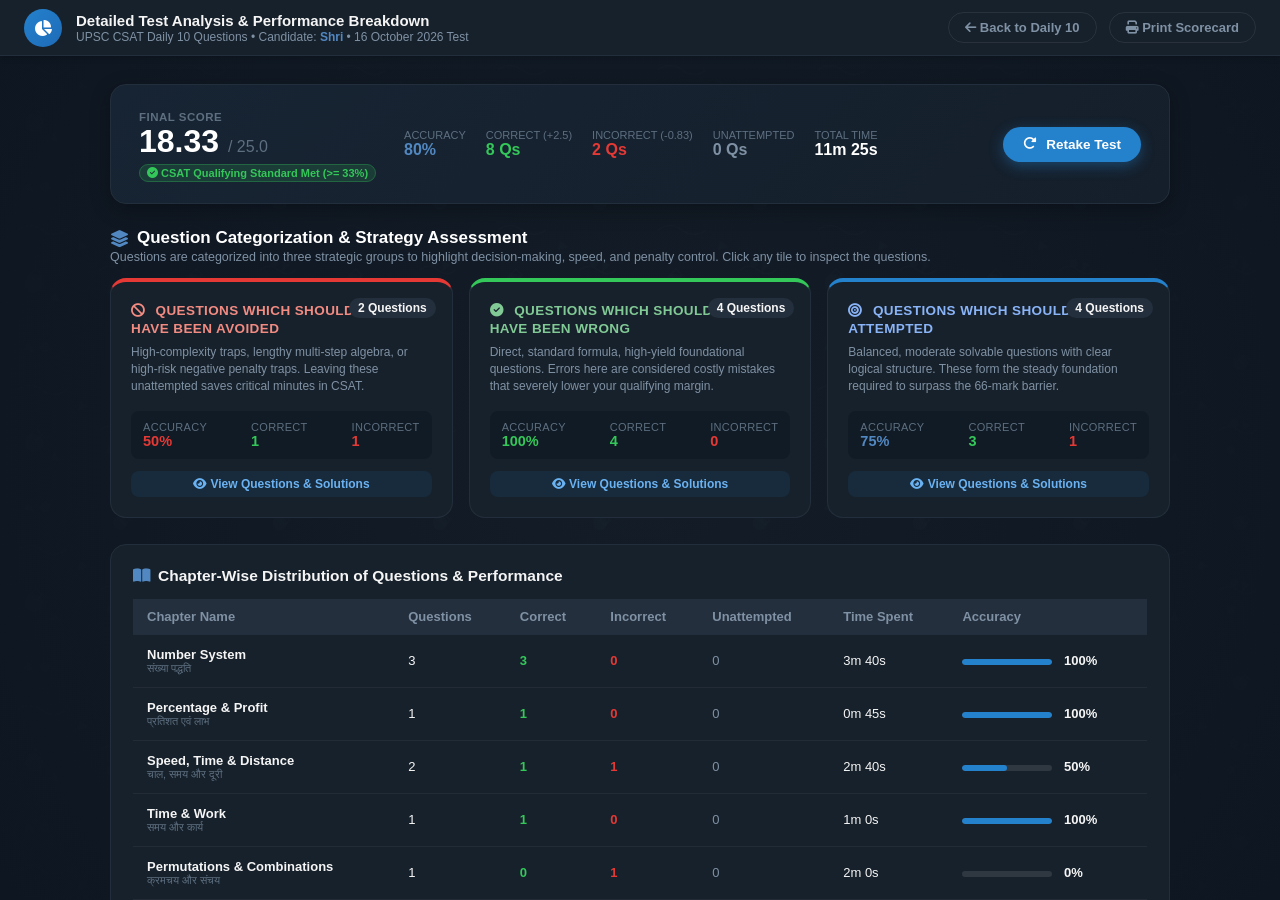
==== analysis.html @ 93340608 "feat: mobile, tablet & laptop responsive system and Chrome PWA installability" ====
<!DOCTYPE html>
<html lang="en">
<head>
  <meta charset="UTF-8">
  <meta name="viewport" content="width=device-width, initial-scale=1.0, maximum-scale=1.0, user-scalable=no, viewport-fit=cover">
  <meta name="theme-color" content="#17212b">
  <meta name="mobile-web-app-capable" content="yes">
  <meta name="apple-mobile-web-app-capable" content="yes">
  <meta name="apple-mobile-web-app-status-bar-style" content="black-translucent">
  <meta name="apple-mobile-web-app-title" content="CSAT Daily">
  <title>Detailed Analysis & Scorecard | CSAT Daily 10 Questions</title>
  <!-- PWA Manifest & Icons -->
  <link rel="manifest" href="manifest.json">
  <link rel="icon" type="image/png" href="icons/icon-192.png">
  <link rel="apple-touch-icon" href="icons/icon-192.png">
  <!-- Font Awesome Traditional Icons from CDN -->
  <link rel="stylesheet" href="https://cdnjs.cloudflare.com/ajax/libs/font-awesome/6.5.1/css/all.min.css">
  <link rel="stylesheet" href="style.css">
</head>
<body>

  <!-- Telegram Wallpaper with subtle doodle pattern -->
  <div class="tg-wallpaper"></div>

  <div id="app-root" style="overflow-y: auto; display: block;">

    <!-- TOP HEADER -->
    <header class="tg-content-header" style="position: sticky; top: 0;">
      <div class="tg-header-left">
        <div class="tg-header-avatar">
          <i class="fa-solid fa-chart-pie"></i>
        </div>
        <div class="tg-header-titles">
          <h2>Detailed Test Analysis & Performance Breakdown</h2>
          <p id="analysis-test-subtitle">UPSC CSAT Daily 10 Questions &bull; Candidate: <strong id="analysis-candidate-name" style="color: var(--tg-blue-light);">Shri</strong> &bull; <span id="analysis-date-label">16 October 2026 Test</span></p>
        </div>
      </div>
      <div class="tg-header-right">
        <a href="index.html" class="tg-btn-cancel" style="text-decoration: none; padding: 7px 16px; font-size: 13px;">
          <i class="fa-solid fa-arrow-left"></i> Back to Daily 10
        </a>
        <button class="tg-btn-cancel" onclick="window.print()" style="padding: 7px 16px; font-size: 13px;">
          <i class="fa-solid fa-print"></i> Print Scorecard
        </button>
      </div>
    </header>

    <!-- MAIN SCROLLABLE CONTENT -->
    <main class="tg-view-scroll" style="padding: 28px 20px;">
      <div class="tg-analysis-page">

        <!-- OVERALL SCORECARD SUMMARY CARD -->
        <section class="tg-analysis-top-card">
          <div class="tg-summary-scores">
            <div>
              <span style="font-size: 11.5px; color: var(--tg-text-muted); text-transform: uppercase; font-weight: 700; letter-spacing: 0.5px;">Final Score</span>
              <div class="tg-score-pill-big" id="disp-total-score">
                20.00 <span>/ 25.0</span>
              </div>
              <div style="margin-top: 6px;">
                <span class="tg-tile-status-tag" id="disp-qualify-tag" style="font-size: 11px;">
                  <i class="fa-solid fa-circle-check"></i> CSAT Qualifying Standard Met (>= 33%)
                </span>
              </div>
            </div>

            <div class="tg-summary-stats-col">
              <div class="tg-stat-item-mini">
                <span class="tg-stat-mini-label">Accuracy</span>
                <span class="tg-stat-mini-val accuracy" id="disp-accuracy">80%</span>
              </div>
              <div class="tg-stat-item-mini">
                <span class="tg-stat-mini-label">Correct (+2.5)</span>
                <span class="tg-stat-mini-val correct" id="disp-correct-cnt">8 Qs</span>
              </div>
              <div class="tg-stat-item-mini">
                <span class="tg-stat-mini-label">Incorrect (-0.83)</span>
                <span class="tg-stat-mini-val incorrect" id="disp-incorrect-cnt">2 Qs</span>
              </div>
              <div class="tg-stat-item-mini">
                <span class="tg-stat-mini-label">Unattempted</span>
                <span class="tg-stat-mini-val unattempted" id="disp-unattempted-cnt">0 Qs</span>
              </div>
              <div class="tg-stat-item-mini">
                <span class="tg-stat-mini-label">Total Time</span>
                <span class="tg-stat-mini-val" id="disp-total-time" style="color: #ffffff;">09m 14s</span>
              </div>
            </div>
          </div>

          <div class="tg-analysis-actions">
            <a href="guidelines.html" class="tg-btn-take-quiz" style="padding: 10px 20px; font-size: 13.5px; text-decoration: none;">
              <i class="fa-solid fa-rotate-right"></i> Retake Test
            </a>
          </div>
        </section>

        <!-- SECTION TITLE: 3 STRATEGIC TILES -->
        <div style="margin-bottom: 14px;">
          <h2 style="font-size: 17px; font-weight: 700; color: #ffffff; display: flex; align-items: center; gap: 8px;">
            <i class="fa-solid fa-layer-group" style="color: var(--tg-blue-light);"></i>
            Question Categorization & Strategy Assessment
          </h2>
          <p style="font-size: 12.5px; color: var(--tg-text-secondary); margin-top: 2px;">
            Questions are categorized into three strategic groups to highlight decision-making, speed, and penalty control. Click any tile to inspect the questions.
          </p>
        </div>

        <!-- 3 STRATEGIC CATEGORIZATION TILES -->
        <div class="tg-strategic-tiles-row">

          <!-- TILE 1: QUESTIONS WHICH SHOULD HAVE BEEN AVOIDED -->
          <div class="tg-strategic-tile tile-avoided" id="tile-avoided" title="Click to view avoided questions">
            <span class="tg-tile-badge-num" id="badge-avoided-count">2 Questions</span>
            <div>
              <div class="tg-strat-title">
                <i class="fa-solid fa-ban" style="margin-right: 6px;"></i>
                Questions Which Should Have Been Avoided
              </div>
              <p class="tg-strat-desc">
                High-complexity traps, lengthy multi-step algebra, or high-risk negative penalty traps. Leaving these unattempted saves critical minutes in CSAT.
              </p>
            </div>
            <div>
              <div class="tg-strat-metrics">
                <div class="tg-metric-box">
                  <span class="tg-metric-label">Accuracy</span>
                  <span class="tg-metric-value" id="val-avoided-acc" style="color: var(--tg-red);">50%</span>
                </div>
                <div class="tg-metric-box">
                  <span class="tg-metric-label">Correct</span>
                  <span class="tg-metric-value" id="val-avoided-correct" style="color: var(--tg-green);">1</span>
                </div>
                <div class="tg-metric-box">
                  <span class="tg-metric-label">Incorrect</span>
                  <span class="tg-metric-value" id="val-avoided-incorrect" style="color: var(--tg-red);">1</span>
                </div>
              </div>
              <div class="tg-strat-view-btn">
                <i class="fa-solid fa-eye"></i> View Questions & Solutions
              </div>
            </div>
          </div>

          <!-- TILE 2: QUESTION WHICH SHOULD HAVE NOT BEEN WRONG -->
          <div class="tg-strategic-tile tile-not-wrong" id="tile-not-wrong" title="Click to view foundational questions">
            <span class="tg-tile-badge-num" id="badge-not-wrong-count">4 Questions</span>
            <div>
              <div class="tg-strat-title">
                <i class="fa-solid fa-circle-check" style="margin-right: 6px;"></i>
                Questions Which Should Not Have Been Wrong
              </div>
              <p class="tg-strat-desc">
                Direct, standard formula, high-yield foundational questions. Errors here are considered costly mistakes that severely lower your qualifying margin.
              </p>
            </div>
            <div>
              <div class="tg-strat-metrics">
                <div class="tg-metric-box">
                  <span class="tg-metric-label">Accuracy</span>
                  <span class="tg-metric-value" id="val-not-wrong-acc" style="color: var(--tg-green);">100%</span>
                </div>
                <div class="tg-metric-box">
                  <span class="tg-metric-label">Correct</span>
                  <span class="tg-metric-value" id="val-not-wrong-correct" style="color: var(--tg-green);">4</span>
                </div>
                <div class="tg-metric-box">
                  <span class="tg-metric-label">Incorrect</span>
                  <span class="tg-metric-value" id="val-not-wrong-incorrect" style="color: var(--tg-red);">0</span>
                </div>
              </div>
              <div class="tg-strat-view-btn">
                <i class="fa-solid fa-eye"></i> View Questions & Solutions
              </div>
            </div>
          </div>

          <!-- TILE 3: QUESTIONS WHICH SHOULD BE ATTEMPTED -->
          <div class="tg-strategic-tile tile-attempted" id="tile-attempted" title="Click to view solvable questions">
            <span class="tg-tile-badge-num" id="badge-attempted-count">4 Questions</span>
            <div>
              <div class="tg-strat-title">
                <i class="fa-solid fa-bullseye" style="margin-right: 6px;"></i>
                Questions Which Should Be Attempted
              </div>
              <p class="tg-strat-desc">
                Balanced, moderate solvable questions with clear logical structure. These form the steady foundation required to surpass the 66-mark barrier.
              </p>
            </div>
            <div>
              <div class="tg-strat-metrics">
                <div class="tg-metric-box">
                  <span class="tg-metric-label">Accuracy</span>
                  <span class="tg-metric-value" id="val-attempted-acc" style="color: var(--tg-blue-light);">75%</span>
                </div>
                <div class="tg-metric-box">
                  <span class="tg-metric-label">Correct</span>
                  <span class="tg-metric-value" id="val-attempted-correct" style="color: var(--tg-green);">3</span>
                </div>
                <div class="tg-metric-box">
                  <span class="tg-metric-label">Incorrect</span>
                  <span class="tg-metric-value" id="val-attempted-incorrect" style="color: var(--tg-red);">1</span>
                </div>
              </div>
              <div class="tg-strat-view-btn">
                <i class="fa-solid fa-eye"></i> View Questions & Solutions
              </div>
            </div>
          </div>

        </div>

        <!-- SECTION: CHAPTER-WISE DISTRIBUTION OF QUESTIONS -->
        <section class="tg-analysis-section">
          <h3 class="tg-analysis-sec-title">
            <i class="fa-solid fa-book-open" style="color: var(--tg-blue-light);"></i>
            Chapter-Wise Distribution of Questions & Performance
          </h3>
          <div class="tg-table-wrapper">
            <table class="tg-table" id="chapter-distribution-table">
              <thead>
                <tr>
                  <th>Chapter Name</th>
                  <th>Questions</th>
                  <th>Correct</th>
                  <th>Incorrect</th>
                  <th>Unattempted</th>
                  <th>Time Spent</th>
                  <th>Accuracy</th>
                </tr>
              </thead>
              <tbody id="chapter-distribution-tbody">
                <!-- Injected via JavaScript -->
              </tbody>
            </table>
          </div>
        </section>

        <!-- SECTION: QUESTION-WISE & OPTION-WISE ATTEMPT DISTRIBUTION -->
        <section class="tg-analysis-section">
          <h3 class="tg-analysis-sec-title">
            <i class="fa-solid fa-chart-column" style="color: var(--tg-blue-light);"></i>
            Question-Wise Attempt Rate & Option Selection Breakdown
          </h3>
          <p style="font-size: 12.5px; color: var(--tg-text-secondary); margin-bottom: 14px;">
            Displays the percentage of test-takers who attempted each question, along with the detailed distribution of selections across Options A, B, C, and D.
          </p>

          <div class="tg-table-wrapper">
            <table class="tg-table" id="question-distribution-table">
              <thead>
                <tr>
                  <th style="width: 70px;">Q. No</th>
                  <th>Chapter</th>
                  <th style="width: 110px;">Attempt Rate</th>
                  <th style="min-width: 260px;">Option Distribution (A / B / C / D %)</th>
                  <th>Your Answer</th>
                  <th>Correct Answer</th>
                  <th>Time Spent</th>
                  <th>Solution</th>
                </tr>
              </thead>
              <tbody id="question-distribution-tbody">
                <!-- Injected via JavaScript -->
              </tbody>
            </table>
          </div>
        </section>

      </div>
    </main>

  </div>

  <!-- DRILL-DOWN CATEGORY MODAL -->
  <div class="tg-modal-overlay" id="drilldown-modal">
    <div class="tg-modal-box" style="max-width: 820px;">
      <div class="tg-modal-header">
        <h3 id="drilldown-modal-title">
          <i class="fa-solid fa-list-check" style="color: var(--tg-blue-light);"></i>
          Questions in Category
        </h3>
        <button class="tg-modal-close-btn" id="btn-close-drill-modal">
          <i class="fa-solid fa-xmark"></i>
        </button>
      </div>
      <div class="tg-modal-body" id="drilldown-modal-body" style="max-height: 70vh;">
        <!-- Injected via JavaScript -->
      </div>
      <div class="tg-modal-footer">
        <button class="tg-btn-cancel" id="btn-close-drill-footer">Close</button>
      </div>
    </div>
  </div>

  <!-- SINGLE QUESTION SOLUTION MODAL -->
  <div class="tg-modal-overlay" id="single-solution-modal">
    <div class="tg-modal-box" style="max-width: 760px;">
      <div class="tg-modal-header">
        <h3 id="sol-modal-title">
          <i class="fa-solid fa-lightbulb" style="color: var(--tg-amber);"></i>
          Question Explanation & Answer Key
        </h3>
        <button class="tg-modal-close-btn" id="btn-close-sol-modal">
          <i class="fa-solid fa-xmark"></i>
        </button>
      </div>
      <div class="tg-modal-body" id="sol-modal-body">
        <!-- Injected via JavaScript -->
      </div>
      <div class="tg-modal-footer">
        <button class="tg-btn-cancel" id="btn-close-sol-footer">Close</button>
      </div>
    </div>
  </div>

  <script src="csat_data.js"></script>
  <script src="api.js"></script>
  <script>
    document.addEventListener("DOMContentLoaded", async () => {
      const urlParams = new URLSearchParams(window.location.search);
      const testDate = urlParams.get('date') || '2026-10-16';
      const candidateName = localStorage.getItem("csat_candidate_name") || "Shri";

      const candElem = document.getElementById("analysis-candidate-name");
      if (candElem) candElem.textContent = candidateName;
      const dateElem = document.getElementById("analysis-date-label");
      if (dateElem) {
        dateElem.textContent = (testDate === "2026-10-16" ? "16 October 2026 Test" : (testDate === "2026-10-15" ? "15 October 2026 Test" : `${testDate} Test`));
      }

      // 1. Retrieve Result Data from localStorage or generate realistic default
      let resultData = null;
      const rawStored = localStorage.getItem(CSAT_RESULT_KEY);
      if (rawStored) {
        try {
          resultData = JSON.parse(rawStored);
        } catch (e) {
          console.error("Could not parse result", e);
        }
      }

      // If no stored result in localStorage, check if Supabase cloud has completed attempt
      if (!resultData) {
        try {
          const cloudAttempt = await CSAT_API.restoreProgressFromCloud(testDate);
          if (cloudAttempt && cloudAttempt.result_payload && cloudAttempt.result_payload.questionResults) {
            resultData = cloudAttempt.result_payload;
          }
        } catch (err) {
          console.warn("Could not load cloud attempt for analysis:", err);
        }
      }

      // If still no result (e.g. fresh review visit), populate realistic sample results
      if (!resultData) {
        try {
          const liveQuestions = await CSAT_API.loadDailyQuestions(testDate);
          resultData = generateSampleMockResult(liveQuestions);
        } catch (e) {
          resultData = generateSampleMockResult(CSAT_QUESTIONS);
        }
      }

      // 2. Render Scorecard Summary
      renderScorecard(resultData);

      // 3. Render 3 Strategic Tiles
      renderStrategicTiles(resultData);

      // 4. Render Chapter-wise Distribution
      renderChapterDistribution(resultData);

      // 5. Render Question & Option-wise Distribution
      renderQuestionDistribution(resultData);

      // 6. Setup Modal Listeners
      setupModalListeners(resultData);
    });

    function formatQuestionText(rawText) {
      if (!rawText) return "";
      let str = String(rawText);
      const optIdx = str.search(/\n\s*\(?[aA]\)[\s\S]*$/);
      if (optIdx !== -1) {
        str = str.substring(0, optIdx).trim();
      }
      str = str.replace(/([0-9a-zA-Z\)]+)\^([0-9a-zA-Z\+]+)/g, "$1<sup>$2</sup>");
      str = str.replace(/\n/g, "<br>");
      return str;
    }

    function generateSampleMockResult(baseList = CSAT_QUESTIONS) {
      // Realistic simulation: 8 correct, 2 incorrect, 80% accuracy, score = 20 - 1.66 = 18.33
      let correctCnt = 0;
      let incorrectCnt = 0;
      const qResults = (baseList || CSAT_QUESTIONS).map(q => {
        // Let Q5 and Q9 be incorrect in default sample
        const isWrong = (q.id === 5 || q.id === 9);
        let chosen;
        if (isWrong) {
          chosen = q.correctAnswer === "A" ? "B" : "A";
          incorrectCnt++;
        } else {
          chosen = q.correctAnswer;
          correctCnt++;
        }

        return {
          id: q.id,
          chapter: q.chapter,
          chapterHi: q.chapterHi,
          category: q.category,
          categoryTitle: q.categoryTitle,
          difficulty: q.difficulty,
          userChoice: chosen,
          correctAnswer: q.correctAnswer,
          status: isWrong ? "incorrect" : "correct",
          marksObtained: isWrong ? -0.833 : 2.5,
          timeSpentSec: q.recommendedTimeSec,
          attemptRate: q.attemptRate,
          optionDistribution: q.optionDistribution,
          statementEn: q.en.statement,
          statementHi: q.hi.statement,
          explanationEn: q.en.explanation,
          explanationHi: q.hi.explanation,
          optionsEn: q.en.options,
          optionsHi: q.hi.options
        };
      });

      const totalMarks = (correctCnt * 2.5) - (incorrectCnt * 0.833);

      return {
        testDate: "16 October 2026",
        totalScore: totalMarks.toFixed(2),
        rawScore: totalMarks.toFixed(2),
        maxMarks: 25.0,
        accuracy: 80,
        correctCount: correctCnt,
        incorrectCount: incorrectCnt,
        unattemptedCount: 0,
        totalTimeSeconds: 685,
        language: "en",
        questionResults: qResults
      };
    }

    function renderScorecard(res) {
      document.getElementById("disp-total-score").innerHTML = `${res.totalScore} <span>/ ${res.maxMarks.toFixed(1)}</span>`;
      document.getElementById("disp-accuracy").textContent = `${res.accuracy}%`;
      document.getElementById("disp-correct-cnt").textContent = `${res.correctCount} Qs`;
      document.getElementById("disp-incorrect-cnt").textContent = `${res.incorrectCount} Qs`;
      document.getElementById("disp-unattempted-cnt").textContent = `${res.unattemptedCount} Qs`;

      const m = Math.floor(res.totalTimeSeconds / 60).toString().padStart(2, "0");
      const s = (res.totalTimeSeconds % 60).toString().padStart(2, "0");
      document.getElementById("disp-total-time").textContent = `${m}m ${s}s`;

      const qualifyTag = document.getElementById("disp-qualify-tag");
      if (parseFloat(res.totalScore) >= 8.25) {
        qualifyTag.className = "tg-tile-status-tag";
        qualifyTag.innerHTML = `<i class="fa-solid fa-circle-check"></i> CSAT Qualifying Standard Met (>= 33%)`;
      } else {
        qualifyTag.className = "tg-tile-status-tag";
        qualifyTag.style.borderColor = "var(--tg-red)";
        qualifyTag.style.color = "var(--tg-red)";
        qualifyTag.innerHTML = `<i class="fa-solid fa-triangle-exclamation"></i> Below CSAT 33% Qualifying Benchmark`;
      }
    }

    function renderStrategicTiles(res) {
      const avoidedQs = res.questionResults.filter(q => q.category === "avoided");
      const notWrongQs = res.questionResults.filter(q => q.category === "not_wrong");
      const attemptedQs = res.questionResults.filter(q => q.category === "attempted");

      function calcStats(list) {
        const total = list.length;
        const correct = list.filter(q => q.status === "correct").length;
        const incorrect = list.filter(q => q.status === "incorrect").length;
        const unattempted = list.filter(q => q.status === "unattempted").length;
        const attempted = correct + incorrect;
        const acc = attempted > 0 ? Math.round((correct / attempted) * 100) : 0;
        return { total, correct, incorrect, unattempted, acc };
      }

      const sAvoided = calcStats(avoidedQs);
      const sNotWrong = calcStats(notWrongQs);
      const sAttempted = calcStats(attemptedQs);

      // Tile 1: Avoided
      document.getElementById("badge-avoided-count").textContent = `${sAvoided.total} Questions`;
      document.getElementById("val-avoided-acc").textContent = `${sAvoided.acc}%`;
      document.getElementById("val-avoided-correct").textContent = sAvoided.correct;
      document.getElementById("val-avoided-incorrect").textContent = sAvoided.incorrect;

      // Tile 2: Not Wrong
      document.getElementById("badge-not-wrong-count").textContent = `${sNotWrong.total} Questions`;
      document.getElementById("val-not-wrong-acc").textContent = `${sNotWrong.acc}%`;
      document.getElementById("val-not-wrong-correct").textContent = sNotWrong.correct;
      document.getElementById("val-not-wrong-incorrect").textContent = sNotWrong.incorrect;

      // Tile 3: Attempted
      document.getElementById("badge-attempted-count").textContent = `${sAttempted.total} Questions`;
      document.getElementById("val-attempted-acc").textContent = `${sAttempted.acc}%`;
      document.getElementById("val-attempted-correct").textContent = sAttempted.correct;
      document.getElementById("val-attempted-incorrect").textContent = sAttempted.incorrect;
    }

    function renderChapterDistribution(res) {
      const chapterMap = {};

      res.questionResults.forEach(q => {
        if (!chapterMap[q.chapter]) {
          chapterMap[q.chapter] = {
            name: q.chapter,
            nameHi: q.chapterHi,
            total: 0,
            correct: 0,
            incorrect: 0,
            unattempted: 0,
            timeSec: 0
          };
        }
        chapterMap[q.chapter].total++;
        if (q.status === "correct") chapterMap[q.chapter].correct++;
        else if (q.status === "incorrect") chapterMap[q.chapter].incorrect++;
        else chapterMap[q.chapter].unattempted++;
        chapterMap[q.chapter].timeSec += q.timeSpentSec;
      });

      const tbody = document.getElementById("chapter-distribution-tbody");
      tbody.innerHTML = "";

      Object.values(chapterMap).forEach(ch => {
        const attempted = ch.correct + ch.incorrect;
        const acc = attempted > 0 ? Math.round((ch.correct / attempted) * 100) : 0;
        const m = Math.floor(ch.timeSec / 60);
        const s = ch.timeSec % 60;
        const timeFormatted = `${m}m ${s}s`;

        const tr = document.createElement("tr");
        tr.innerHTML = `
          <td>
            <strong>${ch.name}</strong>
            <div style="font-size: 11px; color: var(--tg-text-muted);">${ch.nameHi}</div>
          </td>
          <td>${ch.total}</td>
          <td style="color: var(--tg-green); font-weight: 600;">${ch.correct}</td>
          <td style="color: var(--tg-red); font-weight: 600;">${ch.incorrect}</td>
          <td style="color: var(--tg-text-secondary);">${ch.unattempted}</td>
          <td style="font-variant-numeric: tabular-nums;">${timeFormatted}</td>
          <td>
            <div class="tg-progress-bar-bg">
              <div class="tg-progress-fill" style="width: ${acc}%;"></div>
            </div>
            <strong>${acc}%</strong>
          </td>
        `;
        tbody.appendChild(tr);
      });
    }

    function renderQuestionDistribution(res) {
      const tbody = document.getElementById("question-distribution-tbody");
      tbody.innerHTML = "";

      res.questionResults.forEach(q => {
        const dist = q.optionDistribution || { A: 25, B: 25, C: 25, D: 25 };
        const userChoiceText = q.userChoice ? q.userChoice : "Left";
        
        let statusBadge = "";
        if (q.status === "correct") {
          statusBadge = `<span class="tg-drill-status correct"><i class="fa-solid fa-check"></i> +2.50</span>`;
        } else if (q.status === "incorrect") {
          statusBadge = `<span class="tg-drill-status incorrect"><i class="fa-solid fa-xmark"></i> -0.83</span>`;
        } else {
          statusBadge = `<span class="tg-drill-status unattempted">Unattempted</span>`;
        }

        const m = Math.floor(q.timeSpentSec / 60);
        const s = q.timeSpentSec % 60;
        const timeFormatted = `${m}m ${s}s`;

        const tr = document.createElement("tr");
        tr.innerHTML = `
          <td><strong>Q${q.id}</strong></td>
          <td>
            ${q.chapter}
            <div style="font-size: 11px; color: var(--tg-text-muted);">${q.difficulty}</div>
          </td>
          <td>
            <strong>${q.attemptRate}%</strong>
            <div style="font-size: 11px; color: var(--tg-text-muted);">aspirants</div>
          </td>
          <td>
            <div class="tg-option-dist-bar" title="A: ${dist.A}% | B: ${dist.B}% | C: ${dist.C}% | D: ${dist.D}%">
              <div class="tg-opt-dist-slice slice-a" style="width: ${dist.A}%;">A ${dist.A}%</div>
              <div class="tg-opt-dist-slice slice-b" style="width: ${dist.B}%;">B ${dist.B}%</div>
              <div class="tg-opt-dist-slice slice-c" style="width: ${dist.C}%;">C ${dist.C}%</div>
              <div class="tg-opt-dist-slice slice-d" style="width: ${dist.D}%;">D ${dist.D}%</div>
            </div>
          </td>
          <td>
            <strong>Option ${userChoiceText}</strong> ${statusBadge}
          </td>
          <td>
            <strong style="color: var(--tg-green);">Option ${q.correctAnswer}</strong>
          </td>
          <td style="font-variant-numeric: tabular-nums;">${timeFormatted}</td>
          <td>
            <button class="tg-tile-btn btn-view-single-sol" data-qid="${q.id}" style="padding: 4px 10px; font-size: 11.5px;">
              <i class="fa-solid fa-lightbulb"></i> View Solution
            </button>
          </td>
        `;

        tr.querySelector(".btn-view-single-sol").addEventListener("click", () => {
          openSingleSolutionModal(q);
        });

        tbody.appendChild(tr);
      });
    }

    function setupModalListeners(res) {
      // 1. Tile Click Handlers -> Drill down modal
      document.getElementById("tile-avoided").addEventListener("click", () => {
        const avoidedQs = res.questionResults.filter(q => q.category === "avoided");
        openCategoryDrilldownModal(
          "Questions Which Should Have Been Avoided",
          "These questions feature high calculation complexity, nested combinations, or ambiguous wording. In UPSC CSAT, successfully leaving these saves time for solvable questions.",
          avoidedQs
        );
      });

      document.getElementById("tile-not-wrong").addEventListener("click", () => {
        const notWrongQs = res.questionResults.filter(q => q.category === "not_wrong");
        openCategoryDrilldownModal(
          "Questions Which Should Not Have Been Wrong",
          "These are direct, standard formulaic questions from core chapters. Maintaining 90%+ accuracy in this tier is essential for qualifying.",
          notWrongQs
        );
      });

      document.getElementById("tile-attempted").addEventListener("click", () => {
        const attemptedQs = res.questionResults.filter(q => q.category === "attempted");
        openCategoryDrilldownModal(
          "Questions Which Should Be Attempted",
          "Standard moderate questions with logical structure. Practicing these reinforces confidence and pace.",
          attemptedQs
        );
      });

      // Modal Close Handlers
      const drillModal = document.getElementById("drilldown-modal");
      const closeDrill = () => drillModal.classList.remove("active");
      document.getElementById("btn-close-drill-modal").addEventListener("click", closeDrill);
      document.getElementById("btn-close-drill-footer").addEventListener("click", closeDrill);
      drillModal.addEventListener("click", (e) => {
        if (e.target === drillModal) closeDrill();
      });

      const solModal = document.getElementById("single-solution-modal");
      const closeSol = () => solModal.classList.remove("active");
      document.getElementById("btn-close-sol-modal").addEventListener("click", closeSol);
      document.getElementById("btn-close-sol-footer").addEventListener("click", closeSol);
      solModal.addEventListener("click", (e) => {
        if (e.target === solModal) closeSol();
      });
    }

    function openCategoryDrilldownModal(title, description, questions) {
      const modal = document.getElementById("drilldown-modal");
      document.getElementById("drilldown-modal-title").innerHTML = `
        <i class="fa-solid fa-list-check" style="color: var(--tg-blue-light);"></i>
        ${title} (${questions.length} Questions)
      `;

      let html = `
        <div class="tg-instructions-text" style="margin-bottom: 20px;">
          <p style="font-size: 13px; color: #a4b4c4; line-height: 1.5;">${description}</p>
        </div>
        <div class="tg-drilldown-list">
      `;

      questions.forEach(q => {
        let statusBadge = "";
        if (q.status === "correct") {
          statusBadge = `<span class="tg-drill-status correct"><i class="fa-solid fa-check"></i> Correct (+2.50)</span>`;
        } else if (q.status === "incorrect") {
          statusBadge = `<span class="tg-drill-status incorrect"><i class="fa-solid fa-xmark"></i> Incorrect (-0.83)</span>`;
        } else {
          statusBadge = `<span class="tg-drill-status unattempted">Unattempted</span>`;
        }

        const m = Math.floor(q.timeSpentSec / 60);
        const s = q.timeSpentSec % 60;

        html += `
          <div class="tg-drill-item">
            <div class="tg-drill-header">
              <span class="tg-drill-q-title">Question ${q.id} &bull; ${q.chapter}</span>
              <div>
                ${statusBadge}
                <span style="font-size: 12px; color: var(--tg-text-muted); margin-left: 8px;">
                  <i class="fa-regular fa-clock"></i> ${m}m ${s}s
                </span>
              </div>
            </div>
            
            <div class="tg-drill-statement">${formatQuestionText(q.statementEn)}</div>

            <div style="display: flex; gap: 16px; margin-bottom: 12px; font-size: 13px;">
              <div>Your Answer: <strong>Option ${q.userChoice || "None"}</strong></div>
              <div>Correct Answer: <strong style="color: var(--tg-green);">Option ${q.correctAnswer}</strong></div>
            </div>

            <div class="tg-drill-solution">
              <strong><i class="fa-solid fa-lightbulb"></i> Step-by-Step Explanation:</strong>
              <div style="margin-top: 6px; white-space: pre-line;">${formatQuestionText(q.explanationEn)}</div>
            </div>
          </div>
        `;
      });

      html += `</div>`;
      document.getElementById("drilldown-modal-body").innerHTML = html;
      modal.classList.add("active");
    }

    function openSingleSolutionModal(q) {
      const modal = document.getElementById("single-solution-modal");
      document.getElementById("sol-modal-title").innerHTML = `
        <i class="fa-solid fa-lightbulb" style="color: var(--tg-amber);"></i>
        Question ${q.id} Solution: ${q.chapter}
      `;

      document.getElementById("sol-modal-body").innerHTML = `
        <div style="margin-bottom: 16px;">
          <div style="font-size: 12px; color: var(--tg-text-secondary); margin-bottom: 6px;">
            Chapter: <strong>${q.chapter}</strong> &bull; Category: <strong>${q.categoryTitle}</strong> &bull; Attempt Rate: <strong>${q.attemptRate}%</strong>
          </div>
          <div class="tg-drill-statement" style="font-size: 15px; font-weight: 500;">
            ${formatQuestionText(q.statementEn)}
          </div>
        </div>

        <div style="background: var(--tg-surface); padding: 12px 16px; border-radius: var(--tg-radius-md); margin-bottom: 16px;">
          <div style="display: flex; justify-content: space-between; font-size: 13.5px;">
            <span>Your Response: <strong>Option ${q.userChoice || "None"}</strong></span>
            <span>Correct Answer: <strong style="color: var(--tg-green);">Option ${q.correctAnswer}</strong></span>
          </div>
        </div>

        <div class="tg-drill-solution">
          <strong><i class="fa-solid fa-graduation-cap"></i> Complete Traditional Explanation:</strong>
          <div style="margin-top: 8px; white-space: pre-line; line-height: 1.6;">${q.explanationEn}</div>
        </div>
      `;

      modal.classList.add("active");
    }
  </script>
  <script src="pwa.js"></script>
</body>
</html>
---- style.css ----
/* ==========================================================================
   Telegram Dark Theme - CSAT Daily 10 Questions Productivity Web App
   Strict adherence to Telegram desktop/web aesthetic:
   - Palette: #0e1621 (canvas), #17212b (panels), #242f3d (card surfaces/borders)
   - Telegram Blue: #2481cc / #5288c1
   - Telegram Green: #34c759 / #2ea94f
   - Telegram Red: #e53935
   - Clean, traditional terminology, zero corporate jargon
   ========================================================================== */

:root {
  --tg-bg-canvas: #0e1621;
  --tg-panel-bg: #17212b;
  --tg-surface: #242f3d;
  --tg-surface-hover: #2b394a;
  --tg-surface-active: #2f6ea5;
  --tg-border: #232e3c;
  --tg-border-light: rgba(255, 255, 255, 0.08);

  --tg-blue: #2481cc;
  --tg-blue-hover: #2ba2f2;
  --tg-blue-light: #5288c1;
  --tg-green: #34c759;
  --tg-green-dark: #2ea94f;
  --tg-green-glow: rgba(52, 199, 89, 0.25);
  --tg-red: #e53935;
  --tg-red-glow: rgba(229, 57, 53, 0.25);
  --tg-amber: #f5a623;

  --tg-text-primary: #f5f5f5;
  --tg-text-secondary: #7f91a4;
  --tg-text-muted: #5d6f80;
  --tg-text-link: #6ab2f2;

  --tg-radius-sm: 8px;
  --tg-radius-md: 12px;
  --tg-radius-lg: 16px;
  --tg-radius-pill: 9999px;

  --tg-font-sans: -apple-system, BlinkMacSystemFont, "Segoe UI", Roboto, "Helvetica Neue", Arial, sans-serif;
  --tg-transition-fast: 0.18s cubic-bezier(0.2, 0.8, 0.2, 1);
  --tg-transition-slide: 0.24s cubic-bezier(0.25, 1, 0.5, 1);
}

*, *::before, *::after {
  box-sizing: border-box;
  margin: 0;
  padding: 0;
}

html, body {
  width: 100%;
  height: 100%;
  font-family: var(--tg-font-sans);
  background-color: var(--tg-bg-canvas);
  color: var(--tg-text-primary);
  overflow: hidden;
  -webkit-font-smoothing: antialiased;
}

/* Telegram Subtle Doodle Wallpaper */
.tg-wallpaper {
  position: absolute;
  inset: 0;
  pointer-events: none;
  background-color: var(--tg-bg-canvas);
  background-image: 
    radial-gradient(circle at 50% 50%, rgba(23, 33, 43, 0.6) 0%, rgba(14, 22, 33, 0.95) 100%),
    url("data:image/svg+xml,%3Csvg xmlns='http://www.w3.org/2000/svg' width='160' height='160' viewBox='0 0 160 160'%3E%3Cpath fill='%23223040' fill-opacity='0.22' d='M28 22l6 10-10-3 4-7zm92 14c4 0 7 3 7 7s-3 7-7 7-7-3-7-7 3-7 7-7zm-40 45l9 6-11 3 2-9zm-55 42c0-5 4-9 9-9s9 4 9 9-4 9-9 9-9-4-9-9zm105-18l-8 7 1-11 7 4zm-80-78a5 5 0 1 1-10 0 5 5 0 0 1 10 0zm68 76a4 4 0 1 1-8 0 4 4 0 0 1 8 0zM50 140l5-8 4 9-9-1zm65-10a4 4 0 1 1-8 0 4 4 0 0 1 8 0z'/%3E%3Cpath fill='none' stroke='%23223040' stroke-opacity='0.25' stroke-width='1.2' d='M18 70c8-6 16-6 24 0s16 6 24 0M100 110c6-5 12-5 18 0s12 5 18 0M30 115l6-6 6 6-6 6zM120 40l5-5 5 5-5 5z'/%3E%3C/svg%3E");
  background-repeat: repeat;
  z-index: 0;
}

/* App Main Container Layout */
#app-root {
  position: relative;
  width: 100vw;
  height: 100vh;
  display: flex;
  overflow: hidden;
  z-index: 1;
}

/* ==========================================================================
   LEFT SIDEBAR (Telegram Desktop Style)
   ========================================================================== */
.tg-sidebar {
  width: 380px;
  min-width: 320px;
  max-width: 440px;
  height: 100%;
  background: var(--tg-panel-bg);
  border-right: 1px solid var(--tg-border);
  display: flex;
  flex-direction: column;
  z-index: 10;
  box-shadow: 2px 0 16px rgba(0, 0, 0, 0.35);
  transition: transform var(--tg-transition-fast);
}

.tg-sidebar-header {
  padding: 14px 16px 10px 16px;
  display: flex;
  align-items: center;
  gap: 12px;
}

.tg-menu-btn {
  background: transparent;
  border: none;
  color: var(--tg-text-secondary);
  width: 36px;
  height: 36px;
  border-radius: 50%;
  display: flex;
  align-items: center;
  justify-content: center;
  cursor: pointer;
  transition: background var(--tg-transition-fast), color var(--tg-transition-fast);
}

.tg-menu-btn:hover {
  background: var(--tg-surface);
  color: var(--tg-text-primary);
}

.tg-search-wrapper {
  flex: 1;
  position: relative;
  display: flex;
  align-items: center;
}

.tg-search-icon {
  position: absolute;
  left: 14px;
  width: 16px;
  height: 16px;
  color: var(--tg-text-muted);
  pointer-events: none;
}

.tg-search-input {
  width: 100%;
  height: 38px;
  background: var(--tg-surface);
  border: 1px solid transparent;
  border-radius: var(--tg-radius-pill);
  padding: 0 14px 0 38px;
  font-size: 13.5px;
  color: var(--tg-text-primary);
  outline: none;
  transition: border-color var(--tg-transition-fast), background var(--tg-transition-fast);
}

.tg-search-input::placeholder {
  color: var(--tg-text-muted);
}

.tg-search-input:focus {
  border-color: var(--tg-blue);
  background: #1e2836;
}

/* Telegram Filter Tabs Row */
.tg-tabs-row {
  display: flex;
  align-items: center;
  gap: 6px;
  padding: 4px 14px 12px 14px;
  border-bottom: 1px solid var(--tg-border);
  overflow-x: auto;
  scrollbar-width: none;
}
.tg-tabs-row::-webkit-scrollbar { display: none; }

.tg-tab-pill {
  background: transparent;
  border: none;
  color: var(--tg-text-secondary);
  font-size: 13px;
  font-weight: 500;
  padding: 6px 14px;
  border-radius: var(--tg-radius-pill);
  cursor: pointer;
  display: inline-flex;
  align-items: center;
  gap: 6px;
  transition: all var(--tg-transition-fast);
  white-space: nowrap;
}

.tg-tab-pill:hover {
  background: var(--tg-surface);
  color: var(--tg-text-primary);
}

.tg-tab-pill.active {
  background: var(--tg-blue);
  color: #ffffff;
}

.tg-tab-count {
  font-size: 11px;
  background: rgba(255, 255, 255, 0.22);
  color: #fff;
  border-radius: var(--tg-radius-pill);
  padding: 1px 6px;
  font-weight: 600;
}

/* Sections List */
.tg-sections-list {
  flex: 1;
  overflow-y: auto;
  padding: 6px 0;
}

.tg-section-item {
  display: flex;
  align-items: center;
  gap: 12px;
  padding: 12px 16px;
  cursor: pointer;
  border-left: 3px solid transparent;
  transition: background var(--tg-transition-fast);
  user-select: none;
}

.tg-section-item:hover {
  background: rgba(36, 47, 61, 0.6);
}

.tg-section-item.active {
  background: #2b5278;
  border-left-color: var(--tg-blue-light);
}

.tg-avatar {
  width: 46px;
  height: 46px;
  min-width: 46px;
  border-radius: 50%;
  background: linear-gradient(135deg, #2481cc 0%, #1e6bb8 100%);
  display: flex;
  align-items: center;
  justify-content: center;
  color: #ffffff;
  box-shadow: 0 2px 8px rgba(0, 0, 0, 0.2);
}

.tg-avatar svg {
  width: 22px;
  height: 22px;
}

.tg-section-info {
  flex: 1;
  min-width: 0;
}

.tg-section-row-top {
  display: flex;
  justify-content: space-between;
  align-items: center;
  margin-bottom: 3px;
}

.tg-section-title {
  font-size: 14.5px;
  font-weight: 600;
  color: var(--tg-text-primary);
  white-space: nowrap;
  overflow: hidden;
  text-overflow: ellipsis;
}

.tg-section-time {
  font-size: 11.5px;
  color: var(--tg-text-secondary);
}

.tg-section-item.active .tg-section-time {
  color: #bcd4e6;
}

.tg-section-row-bottom {
  display: flex;
  justify-content: space-between;
  align-items: center;
}

.tg-section-preview {
  font-size: 13px;
  color: var(--tg-text-secondary);
  white-space: nowrap;
  overflow: hidden;
  text-overflow: ellipsis;
  max-width: 200px;
}

.tg-section-item.active .tg-section-preview {
  color: #d0e4f5;
}

.tg-badge {
  font-size: 11px;
  font-weight: 600;
  padding: 2px 7px;
  border-radius: var(--tg-radius-pill);
  background: var(--tg-blue);
  color: #ffffff;
}

.tg-badge.badge-green {
  background: var(--tg-green-dark);
}

/* Sidebar Footer Info */
.tg-sidebar-footer {
  padding: 12px 16px;
  border-top: 1px solid var(--tg-border);
  display: flex;
  align-items: center;
  justify-content: space-between;
  font-size: 12px;
  color: var(--tg-text-muted);
}

.tg-app-version {
  display: flex;
  align-items: center;
  gap: 6px;
}

.tg-status-dot {
  width: 8px;
  height: 8px;
  background: var(--tg-green);
  border-radius: 50%;
  box-shadow: 0 0 6px var(--tg-green);
}

/* ==========================================================================
   MAIN CONTENT AREA (Telegram Right Canvas)
   ========================================================================== */
.tg-main-content {
  flex: 1;
  height: 100%;
  display: flex;
  flex-direction: column;
  position: relative;
  overflow: hidden;
  background: transparent;
}

/* Main Top Header */
.tg-content-header {
  height: 56px;
  padding: 0 24px;
  background: var(--tg-panel-bg);
  border-bottom: 1px solid var(--tg-border);
  display: flex;
  align-items: center;
  justify-content: space-between;
  z-index: 5;
  box-shadow: 0 1px 6px rgba(0, 0, 0, 0.25);
}

.tg-header-left {
  display: flex;
  align-items: center;
  gap: 14px;
}

.tg-header-avatar {
  width: 38px;
  height: 38px;
  border-radius: 50%;
  background: linear-gradient(135deg, #2481cc 0%, #1e6bb8 100%);
  display: flex;
  align-items: center;
  justify-content: center;
  color: #fff;
}

.tg-header-titles h2 {
  font-size: 15px;
  font-weight: 600;
  color: var(--tg-text-primary);
  line-height: 1.2;
}

.tg-header-titles p {
  font-size: 12px;
  color: var(--tg-text-secondary);
}

.tg-header-right {
  display: flex;
  align-items: center;
  gap: 12px;
}

.tg-header-stat-chip {
  background: var(--tg-surface);
  padding: 5px 12px;
  border-radius: var(--tg-radius-pill);
  font-size: 12.5px;
  color: var(--tg-text-secondary);
  display: flex;
  align-items: center;
  gap: 6px;
}

.tg-header-stat-chip strong {
  color: var(--tg-blue-light);
}

/* View Container */
.tg-view-scroll {
  flex: 1;
  overflow-y: auto;
  padding: 24px;
  position: relative;
  display: flex;
  flex-direction: column;
  align-items: center;
}

.tg-view-inner {
  width: 100%;
  max-width: 1060px;
}

/* ==========================================================================
   VIEW 1: DASHBOARD TILES (Today's Quiz + Past October Dates)
   ========================================================================== */
.tg-hero-card {
  background: linear-gradient(135deg, #1b3046 0%, #172433 100%);
  border: 1px solid #284461;
  border-radius: var(--tg-radius-lg);
  padding: 22px 26px;
  margin-bottom: 24px;
  display: flex;
  justify-content: space-between;
  align-items: center;
  box-shadow: 0 6px 20px rgba(0, 0, 0, 0.35);
  position: relative;
  overflow: hidden;
}

.tg-hero-card::before {
  content: "";
  position: absolute;
  top: -50px;
  right: -50px;
  width: 160px;
  height: 160px;
  background: radial-gradient(circle, rgba(36, 129, 204, 0.25) 0%, transparent 70%);
  pointer-events: none;
}

.tg-hero-content {
  max-width: 65%;
}

.tg-tag-live {
  display: inline-flex;
  align-items: center;
  gap: 6px;
  background: rgba(52, 199, 89, 0.18);
  border: 1px solid rgba(52, 199, 89, 0.4);
  color: var(--tg-green);
  font-size: 11.5px;
  font-weight: 700;
  text-transform: uppercase;
  letter-spacing: 0.5px;
  padding: 3px 10px;
  border-radius: var(--tg-radius-pill);
  margin-bottom: 10px;
}

.tg-pulse-dot {
  width: 7px;
  height: 7px;
  background: var(--tg-green);
  border-radius: 50%;
  animation: pulse 1.6s infinite;
}

@keyframes pulse {
  0% { transform: scale(0.95); opacity: 0.8; }
  50% { transform: scale(1.35); opacity: 1; box-shadow: 0 0 8px var(--tg-green); }
  100% { transform: scale(0.95); opacity: 0.8; }
}

.tg-hero-title {
  font-size: 21px;
  font-weight: 700;
  color: #ffffff;
  margin-bottom: 6px;
}

.tg-hero-desc {
  font-size: 13.5px;
  color: #a4b7ca;
  line-height: 1.5;
}

.tg-hero-meta {
  display: flex;
  gap: 16px;
  margin-top: 12px;
  font-size: 12.5px;
  color: #8da4be;
}

.tg-hero-meta span {
  display: flex;
  align-items: center;
  gap: 5px;
}

.tg-btn-take-quiz {
  background: var(--tg-blue);
  color: #ffffff;
  border: none;
  font-size: 14.5px;
  font-weight: 600;
  padding: 13px 28px;
  border-radius: var(--tg-radius-pill);
  cursor: pointer;
  display: inline-flex;
  align-items: center;
  gap: 9px;
  box-shadow: 0 4px 14px rgba(36, 129, 204, 0.4);
  transition: all var(--tg-transition-fast);
  white-space: nowrap;
}

.tg-btn-take-quiz:hover {
  background: var(--tg-blue-hover);
  transform: translateY(-2px);
  box-shadow: 0 6px 18px rgba(36, 129, 204, 0.55);
}

/* Month Grid Section */
.tg-section-header-row {
  display: flex;
  justify-content: space-between;
  align-items: center;
  margin-bottom: 16px;
}

.tg-section-heading {
  font-size: 16px;
  font-weight: 600;
  color: var(--tg-text-primary);
  display: flex;
  align-items: center;
  gap: 8px;
}

.tg-section-subtext {
  font-size: 12.5px;
  color: var(--tg-text-secondary);
}

.tg-october-grid {
  display: grid;
  grid-template-columns: repeat(auto-fill, minmax(230px, 1fr));
  gap: 14px;
}

.tg-date-tile {
  background: var(--tg-panel-bg);
  border: 1px solid var(--tg-border);
  border-radius: var(--tg-radius-md);
  padding: 16px;
  transition: all var(--tg-transition-fast);
  display: flex;
  flex-direction: column;
  justify-content: space-between;
  cursor: pointer;
  position: relative;
}

.tg-date-tile:hover {
  background: var(--tg-surface);
  border-color: #35475b;
  transform: translateY(-2px);
  box-shadow: 0 5px 16px rgba(0, 0, 0, 0.28);
}

.tg-tile-top {
  display: flex;
  justify-content: space-between;
  align-items: flex-start;
  margin-bottom: 12px;
}

.tg-tile-date {
  font-size: 15px;
  font-weight: 700;
  color: var(--tg-text-primary);
}

.tg-tile-day {
  font-size: 12px;
  color: var(--tg-text-secondary);
  font-weight: 500;
  margin-top: 1px;
}

.tg-tile-status-tag {
  font-size: 11px;
  font-weight: 600;
  padding: 2px 7px;
  border-radius: var(--tg-radius-pill);
  background: rgba(52, 199, 89, 0.15);
  color: var(--tg-green);
  border: 1px solid rgba(52, 199, 89, 0.3);
}

.tg-tile-metrics {
  display: flex;
  justify-content: space-between;
  align-items: center;
  background: rgba(14, 22, 33, 0.55);
  padding: 10px 12px;
  border-radius: var(--tg-radius-sm);
  margin-bottom: 12px;
}

.tg-metric-box {
  display: flex;
  flex-direction: column;
}

.tg-metric-label {
  font-size: 11px;
  color: var(--tg-text-muted);
  text-transform: uppercase;
  letter-spacing: 0.3px;
}

.tg-metric-value {
  font-size: 14.5px;
  font-weight: 700;
  color: var(--tg-text-primary);
}

.tg-metric-value.accuracy-highlight {
  color: var(--tg-blue-light);
}

.tg-tile-footer {
  display: flex;
  justify-content: space-between;
  align-items: center;
}

.tg-tile-btn {
  background: transparent;
  border: 1px solid var(--tg-border-light);
  color: var(--tg-text-link);
  font-size: 12px;
  font-weight: 600;
  padding: 5px 12px;
  border-radius: var(--tg-radius-pill);
  cursor: pointer;
  width: 100%;
  text-align: center;
  transition: all var(--tg-transition-fast);
}

.tg-tile-btn:hover {
  background: var(--tg-surface-hover);
  border-color: var(--tg-blue);
  color: #ffffff;
}

/* ==========================================================================
   VIEW 2: UPSC GUIDELINES & LANGUAGE SELECTION
   ========================================================================== */
.tg-modal-overlay {
  position: fixed;
  inset: 0;
  background: rgba(7, 12, 18, 0.82);
  backdrop-filter: blur(6px);
  display: flex;
  align-items: center;
  justify-content: center;
  z-index: 1000;
  opacity: 0;
  pointer-events: none;
  transition: opacity 0.2s ease;
}

.tg-modal-overlay.active {
  opacity: 1;
  pointer-events: auto;
}

.tg-modal-box {
  background: var(--tg-panel-bg);
  border: 1px solid var(--tg-border);
  border-radius: var(--tg-radius-lg);
  width: 90%;
  max-width: 680px;
  max-height: 90vh;
  display: flex;
  flex-direction: column;
  box-shadow: 0 12px 40px rgba(0, 0, 0, 0.6);
  transform: scale(0.96);
  transition: transform 0.22s cubic-bezier(0.2, 0.8, 0.2, 1);
  overflow: hidden;
}

.tg-modal-overlay.active .tg-modal-box {
  transform: scale(1);
}

.tg-modal-header {
  padding: 18px 22px;
  background: #151e28;
  border-bottom: 1px solid var(--tg-border);
  display: flex;
  justify-content: space-between;
  align-items: center;
}

.tg-modal-header h3 {
  font-size: 17px;
  font-weight: 700;
  color: #ffffff;
  display: flex;
  align-items: center;
  gap: 10px;
}

.tg-modal-close-btn {
  background: transparent;
  border: none;
  color: var(--tg-text-muted);
  font-size: 20px;
  cursor: pointer;
  border-radius: 50%;
  width: 32px;
  height: 32px;
  display: flex;
  align-items: center;
  justify-content: center;
  transition: all var(--tg-transition-fast);
}

.tg-modal-close-btn:hover {
  background: var(--tg-surface);
  color: var(--tg-text-primary);
}

.tg-modal-body {
  padding: 22px;
  overflow-y: auto;
}

.tg-guidelines-list {
  display: grid;
  grid-template-columns: 1fr 1fr;
  gap: 12px;
  margin-bottom: 20px;
}

.tg-rule-card {
  background: var(--tg-surface);
  border-radius: var(--tg-radius-md);
  padding: 12px 14px;
  border-left: 3px solid var(--tg-blue);
}

.tg-rule-title {
  font-size: 11.5px;
  color: var(--tg-text-secondary);
  text-transform: uppercase;
  font-weight: 600;
  margin-bottom: 3px;
}

.tg-rule-desc {
  font-size: 14px;
  font-weight: 600;
  color: var(--tg-text-primary);
}

.tg-instructions-text {
  background: rgba(14, 22, 33, 0.6);
  border-radius: var(--tg-radius-md);
  padding: 14px 16px;
  margin-bottom: 22px;
  border: 1px solid var(--tg-border);
}

.tg-instructions-text h4 {
  font-size: 13.5px;
  font-weight: 700;
  color: var(--tg-text-link);
  margin-bottom: 8px;
}

.tg-instructions-text ul {
  padding-left: 18px;
  font-size: 12.5px;
  color: #a4b4c4;
  line-height: 1.6;
}

/* Language Selection */
.tg-language-section {
  background: #1e2a38;
  border-radius: var(--tg-radius-md);
  padding: 16px;
  margin-bottom: 20px;
}

.tg-lang-label {
  font-size: 13px;
  font-weight: 600;
  color: var(--tg-text-primary);
  margin-bottom: 10px;
  display: block;
}

.tg-lang-options {
  display: flex;
  gap: 12px;
}

.tg-lang-choice {
  flex: 1;
  position: relative;
}

.tg-lang-choice input {
  position: absolute;
  opacity: 0;
  cursor: pointer;
}

.tg-lang-box {
  padding: 11px 14px;
  border-radius: var(--tg-radius-sm);
  background: var(--tg-surface);
  border: 1.5px solid transparent;
  color: var(--tg-text-primary);
  font-size: 14px;
  font-weight: 600;
  text-align: center;
  cursor: pointer;
  transition: all var(--tg-transition-fast);
  display: block;
}

.tg-lang-choice input:checked + .tg-lang-box {
  border-color: var(--tg-blue);
  background: #2a3d52;
  color: #ffffff;
  box-shadow: 0 0 10px rgba(36, 129, 204, 0.3);
}

/* Modal Footer */
.tg-modal-footer {
  padding: 16px 22px;
  background: #151e28;
  border-top: 1px solid var(--tg-border);
  display: flex;
  justify-content: flex-end;
  gap: 12px;
}

.tg-btn-cancel {
  background: transparent;
  border: 1px solid var(--tg-border-light);
  color: var(--tg-text-secondary);
  font-size: 13.5px;
  font-weight: 600;
  padding: 10px 20px;
  border-radius: var(--tg-radius-pill);
  cursor: pointer;
  transition: all var(--tg-transition-fast);
}

.tg-btn-cancel:hover {
  background: var(--tg-surface);
  color: var(--tg-text-primary);
}

.tg-btn-start-green {
  background: var(--tg-green-dark);
  color: #ffffff;
  border: none;
  font-size: 14px;
  font-weight: 700;
  padding: 11px 32px;
  border-radius: var(--tg-radius-pill);
  cursor: pointer;
  display: inline-flex;
  align-items: center;
  gap: 8px;
  box-shadow: 0 4px 14px var(--tg-green-glow);
  transition: all var(--tg-transition-fast);
}

.tg-btn-start-green:hover {
  background: var(--tg-green);
  transform: translateY(-1px);
  box-shadow: 0 6px 18px rgba(52, 199, 89, 0.45);
}

/* ==========================================================================
   VIEW 3: ACTIVE QUIZ FULLSCREEN UI
   ========================================================================== */
.tg-quiz-fullscreen-view {
  position: fixed;
  inset: 0;
  background: var(--tg-bg-canvas);
  z-index: 500;
  display: none;
  flex-direction: column;
}

.tg-quiz-fullscreen-view.active {
  display: flex;
}

/* Top Bar 1: Question Navigator + Submit / Exit */
.tg-quiz-top-bar-1 {
  height: 58px;
  background: var(--tg-panel-bg);
  border-bottom: 1px solid var(--tg-border);
  padding: 0 20px;
  display: flex;
  align-items: center;
  justify-content: space-between;
  gap: 16px;
  z-index: 10;
}

.tg-quiz-nav-left {
  display: flex;
  align-items: center;
  gap: 12px;
}

.tg-quiz-brand {
  font-size: 14px;
  font-weight: 700;
  color: var(--tg-text-primary);
  display: flex;
  align-items: center;
  gap: 6px;
}

.tg-q-navigator-list {
  display: flex;
  align-items: center;
  gap: 8px;
}

.tg-q-pill-btn {
  width: 32px;
  height: 32px;
  border-radius: 50%;
  border: 1px solid var(--tg-border);
  background: var(--tg-surface);
  color: var(--tg-text-secondary);
  font-size: 13px;
  font-weight: 600;
  cursor: pointer;
  display: flex;
  align-items: center;
  justify-content: center;
  transition: all var(--tg-transition-fast);
}

.tg-q-pill-btn:hover {
  background: #314052;
  color: var(--tg-text-primary);
}

.tg-q-pill-btn.current {
  border-color: var(--tg-blue-light);
  background: var(--tg-blue);
  color: #ffffff;
  box-shadow: 0 0 10px rgba(36, 129, 204, 0.5);
  transform: scale(1.08);
}

.tg-q-pill-btn.attempted {
  background: var(--tg-green-dark);
  border-color: var(--tg-green);
  color: #ffffff;
}

.tg-q-pill-btn.reviewed {
  background: var(--tg-amber);
  border-color: #e0961b;
  color: #111111;
}

.tg-quiz-actions-right {
  display: flex;
  align-items: center;
  gap: 10px;
}

.tg-lang-toggle-btn {
  background: var(--tg-surface);
  border: 1px solid var(--tg-border);
  color: var(--tg-text-secondary);
  padding: 6px 12px;
  border-radius: var(--tg-radius-pill);
  font-size: 12px;
  font-weight: 600;
  cursor: pointer;
  transition: all var(--tg-transition-fast);
}

.tg-lang-toggle-btn:hover {
  background: #314052;
  color: var(--tg-text-primary);
}

.tg-btn-quiz-submit {
  background: var(--tg-green-dark);
  color: #ffffff;
  border: none;
  font-size: 13px;
  font-weight: 700;
  padding: 8px 18px;
  border-radius: var(--tg-radius-pill);
  cursor: pointer;
  display: inline-flex;
  align-items: center;
  gap: 6px;
  box-shadow: 0 2px 10px var(--tg-green-glow);
  transition: all var(--tg-transition-fast);
}

.tg-btn-quiz-submit:hover {
  background: var(--tg-green);
  transform: translateY(-1px);
}

.tg-btn-quiz-exit {
  background: var(--tg-red);
  color: #ffffff;
  border: none;
  font-size: 13px;
  font-weight: 700;
  padding: 8px 16px;
  border-radius: var(--tg-radius-pill);
  cursor: pointer;
  display: inline-flex;
  align-items: center;
  gap: 6px;
  box-shadow: 0 2px 10px var(--tg-red-glow);
  transition: all var(--tg-transition-fast);
}

.tg-btn-quiz-exit:hover {
  background: #f44336;
  transform: translateY(-1px);
}

/* Top Bar 2: Secondary Bar (Question Timer + Chapter Name) */
.tg-quiz-secondary-bar {
  height: 44px;
  background: #1b2633;
  border-bottom: 1px solid var(--tg-border);
  padding: 0 24px;
  display: flex;
  align-items: center;
  justify-content: space-between;
  font-size: 13px;
}

.tg-secondary-chapter {
  color: var(--tg-blue-light);
  font-weight: 600;
  display: flex;
  align-items: center;
  gap: 8px;
}

.tg-secondary-timer {
  display: flex;
  align-items: center;
  gap: 16px;
  color: var(--tg-text-secondary);
  font-variant-numeric: tabular-nums;
}

.tg-timer-badge {
  background: var(--tg-surface);
  border: 1px solid var(--tg-border-light);
  padding: 3px 10px;
  border-radius: var(--tg-radius-pill);
  font-weight: 600;
  color: #ffffff;
}

/* Quiz Body & Sliding Container */
.tg-quiz-stage {
  flex: 1;
  position: relative;
  overflow: hidden;
  display: flex;
  align-items: center;
  justify-content: center;
  padding: 24px;
}

.tg-question-slider-track {
  width: 100%;
  max-width: 860px;
  position: relative;
  overflow: hidden;
  border-radius: var(--tg-radius-lg);
  box-shadow: 0 8px 30px rgba(0, 0, 0, 0.45);
}

.tg-question-card {
  background: var(--tg-panel-bg);
  border: 1px solid var(--tg-border);
  border-radius: var(--tg-radius-lg);
  padding: 28px 32px;
  width: 100%;
  min-height: 440px;
  display: flex;
  flex-direction: column;
  justify-content: space-between;
  transition: transform var(--tg-transition-slide), opacity var(--tg-transition-slide);
  will-change: transform, opacity;
}

/* Fast Horizontal Slide Animation Classes */
.slide-in-right {
  animation: slideRightIn var(--tg-transition-slide) forwards;
}

.slide-in-left {
  animation: slideLeftIn var(--tg-transition-slide) forwards;
}

@keyframes slideRightIn {
  from {
    transform: translateX(60px);
    opacity: 0.3;
  }
  to {
    transform: translateX(0);
    opacity: 1;
  }
}

@keyframes slideLeftIn {
  from {
    transform: translateX(-60px);
    opacity: 0.3;
  }
  to {
    transform: translateX(0);
    opacity: 1;
  }
}

.tg-q-header-meta {
  display: flex;
  justify-content: space-between;
  align-items: center;
  margin-bottom: 18px;
}

.tg-q-number-title {
  font-size: 15px;
  font-weight: 700;
  color: var(--tg-blue-light);
}

.tg-q-marks-tag {
  font-size: 12px;
  color: var(--tg-text-muted);
}

.tg-q-statement {
  font-size: 16.5px;
  line-height: 1.6;
  color: #f0f4f8;
  margin-bottom: 24px;
  white-space: pre-line;
}

/* Options */
.tg-options-group {
  display: flex;
  flex-direction: column;
  gap: 11px;
  margin-bottom: 24px;
}

.tg-option-row {
  display: flex;
  align-items: center;
  gap: 14px;
  background: var(--tg-surface);
  border: 1.5px solid transparent;
  padding: 13px 18px;
  border-radius: var(--tg-radius-md);
  cursor: pointer;
  transition: all var(--tg-transition-fast);
  user-select: none;
}

.tg-option-row:hover {
  background: var(--tg-surface-hover);
  border-color: #3b4e64;
}

.tg-option-row.selected {
  background: #233c56;
  border-color: var(--tg-blue);
  box-shadow: 0 0 12px rgba(36, 129, 204, 0.3);
}

.tg-opt-letter {
  width: 28px;
  height: 28px;
  border-radius: 50%;
  background: rgba(255, 255, 255, 0.08);
  color: var(--tg-text-secondary);
  font-size: 13px;
  font-weight: 700;
  display: flex;
  align-items: center;
  justify-content: center;
  transition: all var(--tg-transition-fast);
}

.tg-option-row.selected .tg-opt-letter {
  background: var(--tg-blue);
  color: #ffffff;
}

.tg-opt-text {
  font-size: 14.5px;
  color: var(--tg-text-primary);
  line-height: 1.4;
  flex: 1;
}

/* Quiz Controls Bottom */
.tg-quiz-bottom-controls {
  display: flex;
  justify-content: space-between;
  align-items: center;
  border-top: 1px solid var(--tg-border);
  padding-top: 18px;
  margin-top: 10px;
}

.tg-ctrl-btn {
  background: var(--tg-surface);
  border: 1px solid var(--tg-border-light);
  color: var(--tg-text-primary);
  font-size: 13.5px;
  font-weight: 600;
  padding: 9px 18px;
  border-radius: var(--tg-radius-pill);
  cursor: pointer;
  display: inline-flex;
  align-items: center;
  gap: 6px;
  transition: all var(--tg-transition-fast);
}

.tg-ctrl-btn:hover:not(:disabled) {
  background: var(--tg-surface-hover);
  border-color: var(--tg-blue);
}

.tg-ctrl-btn:disabled {
  opacity: 0.35;
  cursor: not-allowed;
}

.tg-btn-clear {
  color: var(--tg-text-muted);
}
.tg-btn-clear:hover:not(:disabled) {
  color: var(--tg-red);
}

.tg-btn-review.marked {
  background: var(--tg-amber);
  color: #111111;
  border-color: #e0961b;
}

/* ==========================================================================
   VIEW 4: POST-SUBMISSION DETAILED ANALYSIS
   ========================================================================== */
.tg-analysis-page {
  width: 100%;
  max-width: 1060px;
  margin: 0 auto;
  padding-bottom: 40px;
}

.tg-analysis-top-card {
  background: linear-gradient(135deg, #172433 0%, #151f2b 100%);
  border: 1px solid var(--tg-border);
  border-radius: var(--tg-radius-lg);
  padding: 22px 28px;
  margin-bottom: 24px;
  display: flex;
  justify-content: space-between;
  align-items: center;
  box-shadow: 0 6px 20px rgba(0, 0, 0, 0.3);
}

.tg-summary-scores {
  display: flex;
  align-items: center;
  gap: 28px;
}

.tg-score-pill-big {
  font-size: 32px;
  font-weight: 800;
  color: #ffffff;
  line-height: 1;
}

.tg-score-pill-big span {
  font-size: 16px;
  color: var(--tg-text-muted);
  font-weight: 500;
}

.tg-summary-stats-col {
  display: flex;
  gap: 20px;
}

.tg-stat-item-mini {
  display: flex;
  flex-direction: column;
}

.tg-stat-mini-label {
  font-size: 11px;
  color: var(--tg-text-muted);
  text-transform: uppercase;
}

.tg-stat-mini-val {
  font-size: 16px;
  font-weight: 700;
}

.tg-stat-mini-val.correct { color: var(--tg-green); }
.tg-stat-mini-val.incorrect { color: var(--tg-red); }
.tg-stat-mini-val.unattempted { color: var(--tg-text-secondary); }
.tg-stat-mini-val.accuracy { color: var(--tg-blue-light); }

.tg-analysis-actions {
  display: flex;
  gap: 10px;
}

/* THE THREE STRATEGIC CATEGORIZATION TILES */
.tg-strategic-tiles-row {
  display: grid;
  grid-template-columns: repeat(3, 1fr);
  gap: 16px;
  margin-bottom: 26px;
}

.tg-strategic-tile {
  background: var(--tg-panel-bg);
  border: 1px solid var(--tg-border);
  border-radius: var(--tg-radius-lg);
  padding: 20px;
  cursor: pointer;
  transition: all var(--tg-transition-fast);
  position: relative;
  overflow: hidden;
  display: flex;
  flex-direction: column;
  justify-content: space-between;
}

.tg-strategic-tile:hover {
  transform: translateY(-3px);
  box-shadow: 0 8px 24px rgba(0, 0, 0, 0.35);
}

.tg-strategic-tile.tile-avoided {
  border-top: 4px solid var(--tg-red);
}

.tg-strategic-tile.tile-not-wrong {
  border-top: 4px solid var(--tg-green);
}

.tg-strategic-tile.tile-attempted {
  border-top: 4px solid var(--tg-blue);
}

.tg-tile-badge-num {
  position: absolute;
  top: 16px;
  right: 16px;
  font-size: 12px;
  font-weight: 700;
  padding: 3px 9px;
  border-radius: var(--tg-radius-pill);
  background: var(--tg-surface);
  color: var(--tg-text-primary);
}

.tg-strat-title {
  font-size: 13.5px;
  font-weight: 700;
  text-transform: uppercase;
  letter-spacing: 0.4px;
  line-height: 1.35;
  margin-bottom: 6px;
  padding-right: 40px;
}

.tile-avoided .tg-strat-title { color: #f28b82; }
.tile-not-wrong .tg-strat-title { color: #81c995; }
.tile-attempted .tg-strat-title { color: #8ab4f8; }

.tg-strat-desc {
  font-size: 12px;
  color: var(--tg-text-secondary);
  line-height: 1.4;
  margin-bottom: 16px;
}

.tg-strat-metrics {
  background: rgba(14, 22, 33, 0.55);
  border-radius: var(--tg-radius-sm);
  padding: 10px 12px;
  display: flex;
  justify-content: space-between;
  align-items: center;
  margin-bottom: 12px;
}

.tg-strat-view-btn {
  font-size: 12px;
  color: var(--tg-text-link);
  font-weight: 600;
  text-align: center;
  padding: 6px;
  border-radius: var(--tg-radius-sm);
  background: rgba(36, 129, 204, 0.1);
  transition: all var(--tg-transition-fast);
}

.tg-strategic-tile:hover .tg-strat-view-btn {
  background: var(--tg-blue);
  color: #ffffff;
}

/* Chapter-Wise Distribution Section */
.tg-analysis-section {
  background: var(--tg-panel-bg);
  border: 1px solid var(--tg-border);
  border-radius: var(--tg-radius-lg);
  padding: 22px;
  margin-bottom: 26px;
}

.tg-analysis-sec-title {
  font-size: 15.5px;
  font-weight: 700;
  color: var(--tg-text-primary);
  margin-bottom: 14px;
  display: flex;
  align-items: center;
  gap: 8px;
}

.tg-table-wrapper {
  width: 100%;
  overflow-x: auto;
}

.tg-table {
  width: 100%;
  border-collapse: collapse;
  font-size: 13px;
  text-align: left;
}

.tg-table th {
  background: var(--tg-surface);
  color: var(--tg-text-secondary);
  font-weight: 600;
  padding: 10px 14px;
  border-bottom: 1px solid var(--tg-border);
}

.tg-table td {
  padding: 12px 14px;
  border-bottom: 1px solid rgba(255, 255, 255, 0.05);
  color: var(--tg-text-primary);
}

.tg-table tr:hover td {
  background: rgba(255, 255, 255, 0.02);
}

.tg-progress-bar-bg {
  width: 90px;
  height: 6px;
  background: rgba(255, 255, 255, 0.1);
  border-radius: var(--tg-radius-pill);
  overflow: hidden;
  display: inline-block;
  vertical-align: middle;
  margin-right: 8px;
}

.tg-progress-fill {
  height: 100%;
  background: var(--tg-blue);
  border-radius: var(--tg-radius-pill);
}

/* Option Statistics Bar */
.tg-option-dist-bar {
  display: flex;
  height: 22px;
  border-radius: 4px;
  overflow: hidden;
  background: var(--tg-surface);
  width: 100%;
  min-width: 220px;
}

.tg-opt-dist-slice {
  display: flex;
  align-items: center;
  justify-content: center;
  font-size: 11px;
  font-weight: 700;
  color: #ffffff;
  transition: width 0.3s ease;
}

.slice-a { background: #3c5a7a; }
.slice-b { background: #2f6ea5; }
.slice-c { background: #2b7d52; }
.slice-d { background: #7c4b6c; }

/* Drill-Down Question Detail Modal */
.tg-drilldown-list {
  display: flex;
  flex-direction: column;
  gap: 16px;
}

.tg-drill-item {
  background: var(--tg-surface);
  border: 1px solid var(--tg-border);
  border-radius: var(--tg-radius-md);
  padding: 18px;
}

.tg-drill-header {
  display: flex;
  justify-content: space-between;
  align-items: center;
  margin-bottom: 10px;
}

.tg-drill-q-title {
  font-size: 14.5px;
  font-weight: 700;
  color: var(--tg-text-primary);
}

.tg-drill-status {
  font-size: 12px;
  font-weight: 600;
  padding: 2px 8px;
  border-radius: var(--tg-radius-pill);
}

.tg-drill-status.correct {
  background: rgba(52, 199, 89, 0.2);
  color: var(--tg-green);
}

.tg-drill-status.incorrect {
  background: rgba(229, 57, 53, 0.2);
  color: var(--tg-red);
}

.tg-drill-status.unattempted {
  background: rgba(255, 255, 255, 0.1);
  color: var(--tg-text-secondary);
}

.tg-drill-statement {
  font-size: 14px;
  color: #e1e7ed;
  line-height: 1.5;
  margin-bottom: 14px;
}

.tg-drill-solution {
  background: rgba(14, 22, 33, 0.7);
  border-left: 3px solid var(--tg-blue);
  padding: 10px 14px;
  border-radius: var(--tg-radius-sm);
  font-size: 13px;
  color: #b0c4de;
  line-height: 1.5;
}

.tg-drill-solution strong {
  color: #ffffff;
}

/* Warnings Confirm Dialog */
.tg-confirm-dialog {
  background: var(--tg-panel-bg);
  border: 1px solid var(--tg-border);
  border-radius: var(--tg-radius-lg);
  padding: 24px;
  width: 90%;
  max-width: 440px;
  text-align: center;
  box-shadow: 0 16px 40px rgba(0, 0, 0, 0.7);
}

.tg-confirm-icon {
  width: 52px;
  height: 52px;
  border-radius: 50%;
  margin: 0 auto 16px auto;
  display: flex;
  align-items: center;
  justify-content: center;
  font-size: 24px;
}

.tg-confirm-icon.warning-yellow {
  background: rgba(245, 166, 35, 0.18);
  color: var(--tg-amber);
}

.tg-confirm-icon.warning-red {
  background: rgba(229, 57, 53, 0.18);
  color: var(--tg-red);
}

.tg-confirm-title {
  font-size: 17px;
  font-weight: 700;
  color: #ffffff;
  margin-bottom: 8px;
}

.tg-confirm-desc {
  font-size: 13.5px;
  color: var(--tg-text-secondary);
  line-height: 1.5;
  margin-bottom: 20px;
}

.tg-confirm-actions {
  display: flex;
  gap: 12px;
  justify-content: center;
}

/* ==========================================================================
   MOBILE, TABLET & LAPTOP RESPONSIVE DESIGN SYSTEM
   ========================================================================== */

/* Mobile Navigation Button (Hidden on Desktop) */
.tg-mobile-nav-toggle {
  display: none;
  background: transparent;
  border: none;
  color: var(--tg-text-primary);
  font-size: 18px;
  width: 38px;
  height: 38px;
  border-radius: 50%;
  align-items: center;
  justify-content: center;
  cursor: pointer;
  margin-right: 6px;
  transition: background var(--tg-transition-fast);
}
.tg-mobile-nav-toggle:hover {
  background: var(--tg-surface);
}

.tg-sidebar-close-btn {
  display: none;
  background: transparent;
  border: none;
  color: var(--tg-text-secondary);
  font-size: 16px;
  width: 34px;
  height: 34px;
  border-radius: 50%;
  align-items: center;
  justify-content: center;
  cursor: pointer;
}
.tg-sidebar-close-btn:hover {
  background: rgba(255, 255, 255, 0.08);
  color: #fff;
}

/* Mobile Sidebar Backdrop */
.tg-sidebar-backdrop {
  position: fixed;
  inset: 0;
  background: rgba(0, 0, 0, 0.65);
  backdrop-filter: blur(2px);
  z-index: 998;
  display: none;
  opacity: 0;
  transition: opacity 0.25s ease;
}
.tg-sidebar-backdrop.active {
  display: block;
  opacity: 1;
}

/* Chrome Install Button */
.tg-btn-chrome-install {
  display: inline-flex;
  align-items: center;
  gap: 7px;
  background: linear-gradient(135deg, #2481cc 0%, #1e6bb8 100%);
  color: #ffffff;
  border: 1px solid rgba(255, 255, 255, 0.15);
  padding: 6px 14px;
  border-radius: var(--tg-radius-pill);
  font-size: 12px;
  font-weight: 600;
  cursor: pointer;
  transition: all var(--tg-transition-fast);
  box-shadow: 0 2px 8px rgba(36, 129, 204, 0.25);
  text-decoration: none;
  flex-shrink: 0;
}
.tg-btn-chrome-install:hover {
  background: linear-gradient(135deg, #2ba2f2 0%, #2481cc 100%);
  transform: translateY(-1px);
  box-shadow: 0 4px 12px rgba(36, 129, 204, 0.4);
}

/* TABLET VIEWPORT (max-width: 1024px) */
@media (max-width: 1024px) {
  .tg-sidebar {
    width: 290px;
    min-width: 280px;
  }
  .tg-hero-card {
    padding: 22px;
  }
  #october-tiles-container {
    grid-template-columns: repeat(2, 1fr) !important;
    gap: 12px;
  }
  .tg-question-slider-track {
    max-width: 95%;
  }
  .tg-question-card {
    padding: 22px 24px;
  }
  .tg-strategic-tiles-row {
    grid-template-columns: repeat(2, 1fr);
  }
}

/* SMALL TABLET & MOBILE VIEWPORT (max-width: 768px) */
@media (max-width: 768px) {
  /* Turn Sidebar into off-canvas sliding drawer */
  .tg-mobile-nav-toggle {
    display: inline-flex;
  }
  .tg-sidebar-close-btn {
    display: inline-flex;
  }
  .tg-sidebar {
    position: fixed;
    top: 0;
    left: 0;
    bottom: 0;
    width: 82%;
    max-width: 320px;
    z-index: 1000;
    transform: translateX(-100%);
    transition: transform 0.28s cubic-bezier(0.2, 0.8, 0.2, 1);
    box-shadow: 4px 0 25px rgba(0, 0, 0, 0.7);
  }
  .tg-sidebar.mobile-open {
    transform: translateX(0);
  }

  /* Main Canvas full width */
  .tg-main-content {
    width: 100%;
    height: 100%;
  }

  /* Content Header */
  .tg-content-header {
    padding: 10px 14px;
    height: auto;
    min-height: 56px;
    flex-wrap: wrap;
    gap: 8px;
  }
  .tg-header-left {
    gap: 8px;
  }
  .tg-header-avatar {
    width: 38px;
    height: 38px;
    min-width: 38px;
    font-size: 15px;
  }
  .tg-header-titles h2 {
    font-size: 15px;
  }
  .tg-header-titles p {
    font-size: 11.5px;
  }
  .tg-header-right {
    gap: 6px;
    flex-wrap: wrap;
  }
  .tg-header-stat-chip {
    padding: 4px 10px;
    font-size: 11px;
  }

  /* Hero Card */
  .tg-hero-card {
    flex-direction: column;
    align-items: stretch;
    padding: 18px 16px;
    gap: 16px;
  }
  .tg-hero-title {
    font-size: 19px;
  }
  .tg-hero-meta {
    flex-wrap: wrap;
    gap: 8px;
  }
  .tg-btn-take-quiz {
    width: 100%;
    justify-content: center;
    padding: 12px 18px;
    font-size: 14px;
  }

  /* Date tiles grid */
  #october-tiles-container {
    grid-template-columns: 1fr !important;
    gap: 10px;
  }

  /* ==========================================================================
     QUIZ FULLSCREEN ACTIVE VIEW ON MOBILE/TABLET
     ========================================================================== */
  .tg-quiz-fullscreen-view {
    height: 100dvh;
    min-height: 100dvh;
  }

  /* Top Bar 1 */
  .tg-quiz-top-bar-1 {
    height: auto;
    min-height: 52px;
    padding: 8px 12px;
    gap: 8px;
  }
  .tg-quiz-brand span {
    display: none; /* Keep just icon on mobile */
  }
  .tg-q-navigator-list {
    overflow-x: auto;
    white-space: nowrap;
    -webkit-overflow-scrolling: touch;
    scrollbar-width: none;
    padding: 2px 2px;
    max-width: calc(100vw - 190px);
    gap: 5px;
  }
  .tg-q-navigator-list::-webkit-scrollbar {
    display: none;
  }
  .tg-q-pill-btn {
    width: 30px;
    height: 30px;
    min-width: 30px;
    font-size: 12px;
  }
  .tg-quiz-actions-right {
    gap: 6px;
  }
  .tg-lang-toggle-btn {
    padding: 5px 8px;
    font-size: 11px;
  }
  .tg-btn-quiz-submit {
    padding: 6px 12px;
    font-size: 12px;
  }
  .tg-btn-quiz-exit {
    padding: 6px 10px;
    font-size: 12px;
  }

  /* Top Bar 2: Secondary Bar */
  .tg-quiz-secondary-bar {
    height: auto;
    min-height: 38px;
    padding: 6px 12px;
    flex-wrap: wrap;
    gap: 6px;
    font-size: 12px;
  }
  .tg-secondary-chapter {
    max-width: 100%;
    white-space: nowrap;
    overflow: hidden;
    text-overflow: ellipsis;
    font-size: 12px;
  }
  .tg-secondary-timer {
    gap: 10px;
    font-size: 11.5px;
    margin-left: auto;
  }
  .tg-timer-badge {
    padding: 2px 7px;
    font-size: 11px;
  }

  /* Quiz Stage & Card */
  .tg-quiz-stage {
    padding: 8px 6px;
    align-items: stretch;
    overflow-y: auto;
  }
  .tg-question-slider-track {
    max-width: 100%;
    box-shadow: none;
    border-radius: 12px;
  }
  .tg-question-card {
    padding: 16px 14px;
    min-height: auto;
    border-radius: 12px;
  }
  .tg-q-statement {
    font-size: 15px;
    line-height: 1.55;
    margin-bottom: 16px;
  }
  .tg-options-group {
    gap: 9px;
    margin-bottom: 18px;
  }
  .tg-option-row {
    padding: 11px 14px;
    min-height: 48px;
    gap: 12px;
    border-radius: 10px;
  }
  .tg-opt-text {
    font-size: 14px;
  }

  /* Quiz Bottom Controls Ergonomics for Mobile */
  .tg-quiz-bottom-controls {
    display: flex;
    flex-wrap: wrap;
    gap: 8px;
    padding-top: 14px;
    justify-content: space-between;
  }
  .tg-quiz-bottom-controls > div:first-child {
    order: 1;
    flex: 1;
  }
  .tg-quiz-bottom-controls > div:last-child {
    order: 2;
    flex: 1;
  }
  .tg-quiz-bottom-controls > div:nth-child(2) {
    order: 3;
    width: 100%;
    display: flex;
    justify-content: space-between;
    margin-top: 4px;
    gap: 8px;
  }
  #btn-prev-q, #btn-next-q {
    width: 100%;
    justify-content: center;
  }
  .tg-ctrl-btn {
    padding: 10px 14px;
    font-size: 13px;
    justify-content: center;
  }

  /* Strategic Tiles in Analysis */
  .tg-strategic-tiles-row {
    grid-template-columns: 1fr;
    gap: 12px;
  }

  /* Scorecard top card */
  .tg-analysis-top-card {
    padding: 16px;
    flex-direction: column;
    align-items: stretch;
    gap: 16px;
  }
  .tg-summary-scores {
    flex-direction: column;
    align-items: flex-start;
    gap: 14px;
  }
  .tg-summary-stats-col {
    display: grid;
    grid-template-columns: repeat(2, 1fr);
    width: 100%;
    gap: 10px;
  }
}

/* SMARTPHONE VIEWPORT (max-width: 480px) */
@media (max-width: 480px) {
  .tg-view-scroll {
    padding: 12px 10px;
  }
  .tg-view-inner {
    padding: 0;
  }
  .tg-q-navigator-list {
    max-width: calc(100vw - 150px);
  }
  .tg-q-pill-btn {
    width: 28px;
    height: 28px;
    min-width: 28px;
    font-size: 11.5px;
  }
  .tg-lang-toggle-btn span {
    display: none;
  }
  .tg-btn-quiz-submit {
    padding: 6px 9px;
    font-size: 11.5px;
  }
  .tg-btn-quiz-exit {
    padding: 6px 8px;
    font-size: 11.5px;
  }
  .tg-q-statement {
    font-size: 14.5px;
  }
  .tg-score-pill-big {
    font-size: 26px;
  }
}
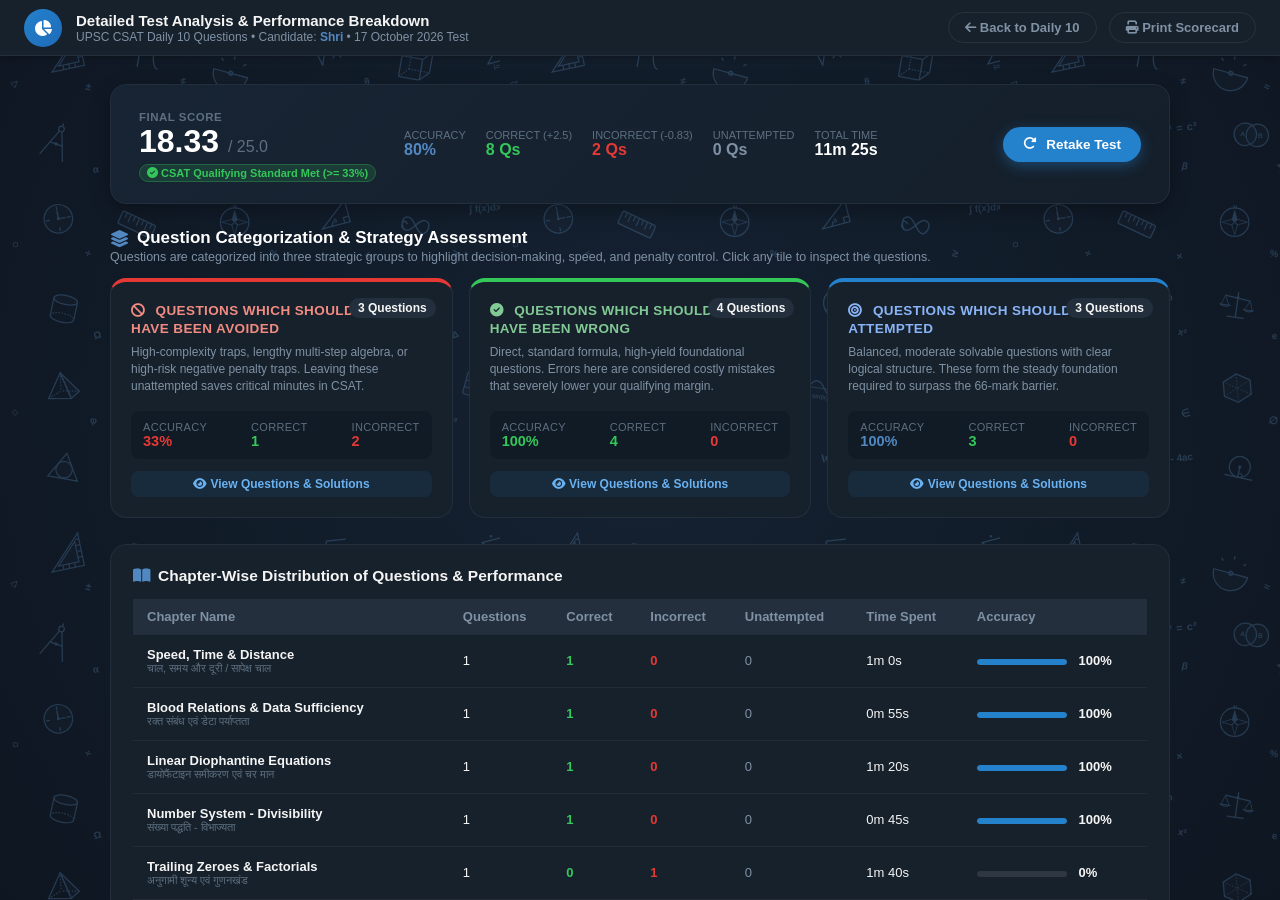
==== commit 888de849: "feat: add 17th Oct mock test tile and Supabase SQL schema" ====
--- a/analysis.html
+++ b/analysis.html
@@ -319,14 +319,14 @@
   <script>
     document.addEventListener("DOMContentLoaded", async () => {
       const urlParams = new URLSearchParams(window.location.search);
-      const testDate = urlParams.get('date') || '2026-10-16';
+      const testDate = urlParams.get('date') || '2026-10-17';
       const candidateName = localStorage.getItem("csat_candidate_name") || "Shri";
 
       const candElem = document.getElementById("analysis-candidate-name");
       if (candElem) candElem.textContent = candidateName;
       const dateElem = document.getElementById("analysis-date-label");
       if (dateElem) {
-        dateElem.textContent = (testDate === "2026-10-16" ? "16 October 2026 Test" : (testDate === "2026-10-15" ? "15 October 2026 Test" : `${testDate} Test`));
+        dateElem.textContent = (testDate === "2026-10-17" ? "17 October 2026 Test" : (testDate === "2026-10-16" ? "16 October 2026 Test" : (testDate === "2026-10-15" ? "15 October 2026 Test" : `${testDate} Test`)));
       }
 
       // 1. Retrieve Result Data from localStorage or generate realistic default
--- a/style.css
+++ b/style.css
@@ -58,16 +58,18 @@
   -webkit-font-smoothing: antialiased;
 }
 
-/* Telegram Subtle Doodle Wallpaper */
+/* Telegram Subtle Math Doodle Wallpaper (Numbers, Algebra, Geometry) */
 .tg-wallpaper {
-  position: absolute;
+  position: fixed;
   inset: 0;
   pointer-events: none;
   background-color: var(--tg-bg-canvas);
   background-image: 
-    radial-gradient(circle at 50% 50%, rgba(23, 33, 43, 0.6) 0%, rgba(14, 22, 33, 0.95) 100%),
-    url("data:image/svg+xml,%3Csvg xmlns='http://www.w3.org/2000/svg' width='160' height='160' viewBox='0 0 160 160'%3E%3Cpath fill='%23223040' fill-opacity='0.22' d='M28 22l6 10-10-3 4-7zm92 14c4 0 7 3 7 7s-3 7-7 7-7-3-7-7 3-7 7-7zm-40 45l9 6-11 3 2-9zm-55 42c0-5 4-9 9-9s9 4 9 9-4 9-9 9-9-4-9-9zm105-18l-8 7 1-11 7 4zm-80-78a5 5 0 1 1-10 0 5 5 0 0 1 10 0zm68 76a4 4 0 1 1-8 0 4 4 0 0 1 8 0zM50 140l5-8 4 9-9-1zm65-10a4 4 0 1 1-8 0 4 4 0 0 1 8 0z'/%3E%3Cpath fill='none' stroke='%23223040' stroke-opacity='0.25' stroke-width='1.2' d='M18 70c8-6 16-6 24 0s16 6 24 0M100 110c6-5 12-5 18 0s12 5 18 0M30 115l6-6 6 6-6 6zM120 40l5-5 5 5-5 5z'/%3E%3C/svg%3E");
-  background-repeat: repeat;
+    url("math-wallpaper.svg"),
+    radial-gradient(circle at 50% 45%, #152232 0%, #0e1621 100%);
+  background-repeat: repeat, no-repeat;
+  background-size: 500px 500px, cover;
+  background-position: 0 0, center center;
   z-index: 0;
 }
 
@@ -543,6 +545,29 @@
   background: var(--tg-blue-hover);
   transform: translateY(-2px);
   box-shadow: 0 6px 18px rgba(36, 129, 204, 0.55);
+}
+
+.tg-btn-hero-restart {
+  background: rgba(255, 255, 255, 0.08);
+  border: 1px solid var(--tg-border-light);
+  color: var(--tg-text-secondary);
+  font-size: 13.5px;
+  font-weight: 600;
+  padding: 12px 22px;
+  border-radius: var(--tg-radius-pill);
+  cursor: pointer;
+  display: inline-flex;
+  align-items: center;
+  gap: 8px;
+  transition: all var(--tg-transition-fast);
+  white-space: nowrap;
+}
+
+.tg-btn-hero-restart:hover {
+  background: rgba(239, 83, 80, 0.15);
+  color: #ff6b6b;
+  border-color: rgba(239, 83, 80, 0.4);
+  transform: translateY(-1px);
 }
 
 /* Month Grid Section */
@@ -923,7 +948,7 @@
 .tg-quiz-fullscreen-view {
   position: fixed;
   inset: 0;
-  background: var(--tg-bg-canvas);
+  background: transparent;
   z-index: 500;
   display: none;
   flex-direction: column;
@@ -959,6 +984,38 @@
   display: flex;
   align-items: center;
   gap: 6px;
+}
+
+.tg-q-nav-wrapper {
+  display: flex;
+  align-items: center;
+  gap: 6px;
+}
+
+.tg-q-nav-arrow-btn {
+  width: 30px;
+  height: 30px;
+  border-radius: 50%;
+  border: 1px solid var(--tg-border);
+  background: var(--tg-surface);
+  color: var(--tg-text-secondary);
+  font-size: 11px;
+  cursor: pointer;
+  display: inline-flex;
+  align-items: center;
+  justify-content: center;
+  transition: all var(--tg-transition-fast);
+}
+
+.tg-q-nav-arrow-btn:hover:not(:disabled) {
+  background: #314052;
+  color: #ffffff;
+  border-color: var(--tg-blue-light);
+}
+
+.tg-q-nav-arrow-btn:disabled {
+  opacity: 0.3;
+  cursor: not-allowed;
 }
 
 .tg-q-navigator-list {
@@ -1113,30 +1170,51 @@
 /* Quiz Body & Sliding Container */
 .tg-quiz-stage {
   flex: 1;
+  min-height: 0;
   position: relative;
-  overflow: hidden;
-  display: flex;
-  align-items: center;
-  justify-content: center;
-  padding: 24px;
+  overflow-y: auto !important;
+  overflow-x: hidden;
+  -webkit-overflow-scrolling: touch;
+  display: flex;
+  flex-direction: column;
+  align-items: center;
+  justify-content: flex-start;
+  padding: 24px 20px 60px 20px;
+  scroll-behavior: smooth;
+}
+
+/* Telegram Custom Sleek Scrollbar */
+.tg-quiz-stage::-webkit-scrollbar {
+  width: 8px;
+}
+.tg-quiz-stage::-webkit-scrollbar-track {
+  background: transparent;
+}
+.tg-quiz-stage::-webkit-scrollbar-thumb {
+  background: rgba(255, 255, 255, 0.18);
+  border-radius: 4px;
+}
+.tg-quiz-stage::-webkit-scrollbar-thumb:hover {
+  background: rgba(255, 255, 255, 0.32);
 }
 
 .tg-question-slider-track {
   width: 100%;
   max-width: 860px;
   position: relative;
-  overflow: hidden;
+  overflow: visible;
   border-radius: var(--tg-radius-lg);
   box-shadow: 0 8px 30px rgba(0, 0, 0, 0.45);
+  margin: 0 auto;
 }
 
 .tg-question-card {
   background: var(--tg-panel-bg);
   border: 1px solid var(--tg-border);
   border-radius: var(--tg-radius-lg);
-  padding: 28px 32px;
+  padding: 28px 32px 28px 32px;
   width: 100%;
-  min-height: 440px;
+  min-height: auto;
   display: flex;
   flex-direction: column;
   justify-content: space-between;
@@ -1875,11 +1953,18 @@
     flex-wrap: wrap;
     gap: 8px;
   }
-  .tg-btn-take-quiz {
+  .tg-btn-take-quiz, .tg-btn-hero-restart {
     width: 100%;
     justify-content: center;
     padding: 12px 18px;
     font-size: 14px;
+  }
+  #hero-action-container {
+    width: 100%;
+  }
+  #hero-action-container > div {
+    align-items: stretch !important;
+    width: 100%;
   }
 
   /* Date tiles grid */
@@ -1968,7 +2053,7 @@
 
   /* Quiz Stage & Card */
   .tg-quiz-stage {
-    padding: 8px 6px;
+    padding: 10px 8px 50px 8px;
     align-items: stretch;
     overflow-y: auto;
   }
@@ -2097,3 +2182,78 @@
   }
 }
 
+/* Floating Resume Toast in Quiz */
+.tg-resume-floating-banner {
+  position: fixed;
+  top: 110px;
+  left: 50%;
+  transform: translateX(-50%);
+  background: #192a3e;
+  border: 1px solid var(--tg-blue);
+  color: #ffffff;
+  padding: 8px 18px;
+  border-radius: var(--tg-radius-pill);
+  font-size: 13px;
+  font-weight: 500;
+  display: flex;
+  align-items: center;
+  gap: 10px;
+  box-shadow: 0 4px 20px rgba(0, 0, 0, 0.5);
+  z-index: 600;
+  animation: slideDownToast 0.3s cubic-bezier(0.2, 0.8, 0.2, 1);
+}
+
+.tg-resume-floating-banner i {
+  color: var(--tg-blue-light);
+}
+
+@keyframes slideDownToast {
+  from {
+    opacity: 0;
+    transform: translate(-50%, -12px);
+  }
+  to {
+    opacity: 1;
+    transform: translate(-50%, 0);
+  }
+}
+
+/* In-Progress Resume Card on Guidelines & Dashboard */
+.tg-resume-banner-box {
+  background: linear-gradient(135deg, #172739 0%, #131e2b 100%);
+  border: 1.5px solid var(--tg-blue);
+  border-radius: var(--tg-radius-md);
+  padding: 16px 20px;
+  margin-bottom: 20px;
+  display: flex;
+  align-items: center;
+  justify-content: space-between;
+  gap: 16px;
+  box-shadow: 0 4px 18px rgba(36, 129, 204, 0.25);
+  animation: fadeIn 0.3s ease;
+}
+
+@keyframes fadeIn {
+  from { opacity: 0; }
+  to { opacity: 1; }
+}
+
+.tg-resume-banner-left {
+  display: flex;
+  align-items: center;
+  gap: 14px;
+}
+
+.tg-resume-circle-icon {
+  width: 44px;
+  height: 44px;
+  min-width: 44px;
+  border-radius: 50%;
+  background: rgba(36, 129, 204, 0.2);
+  color: var(--tg-blue-light);
+  display: flex;
+  align-items: center;
+  justify-content: center;
+  font-size: 20px;
+}
+
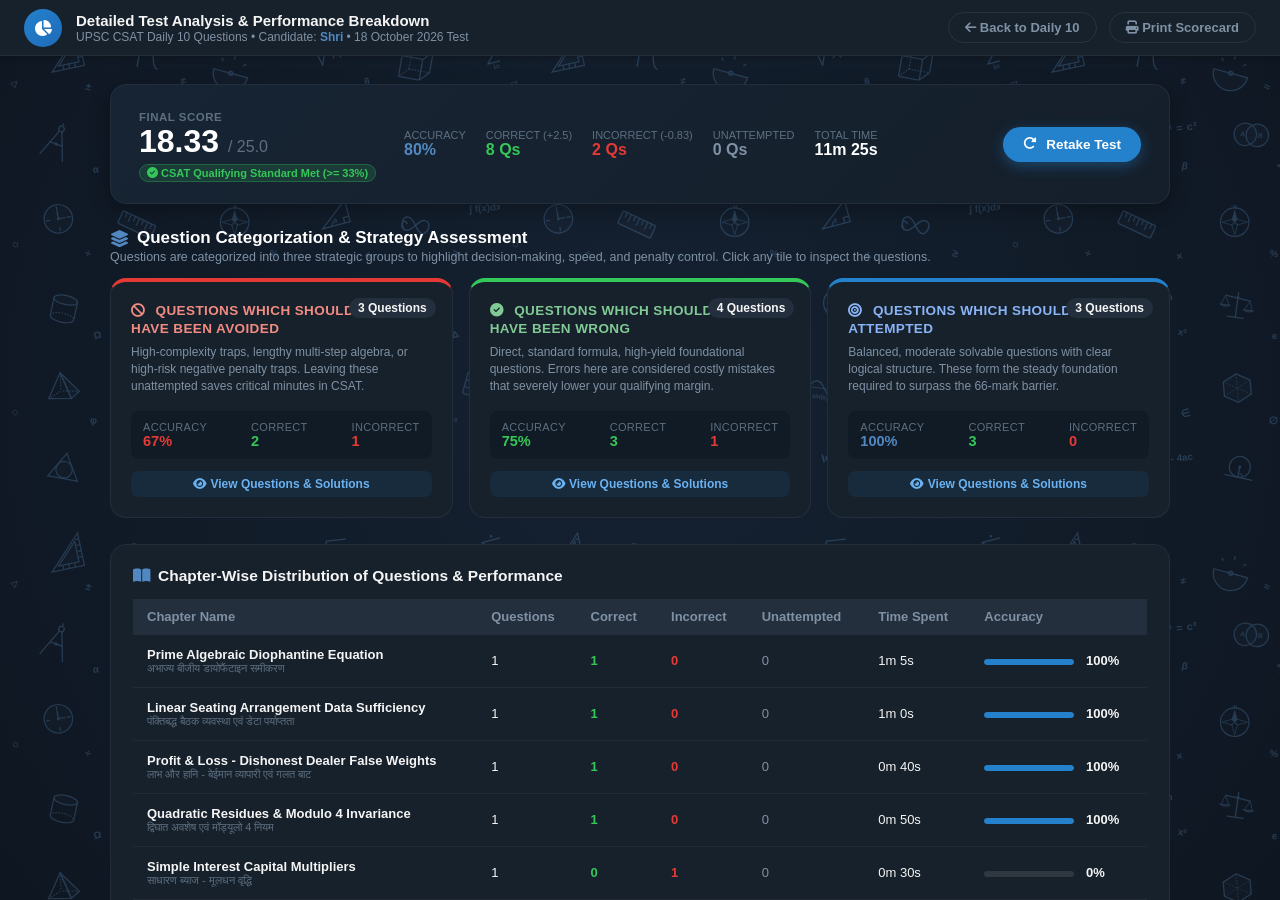
==== commit 7deb2bdd: "feat: add 18th Oct mock test with 00:01 AM IST time-gating and SQL schema" ====
--- a/analysis.html
+++ b/analysis.html
@@ -319,14 +319,14 @@
   <script>
     document.addEventListener("DOMContentLoaded", async () => {
       const urlParams = new URLSearchParams(window.location.search);
-      const testDate = urlParams.get('date') || '2026-10-17';
+      const testDate = urlParams.get('date') || (typeof is18thOctUnlocked === 'function' && is18thOctUnlocked() ? '2026-10-18' : '2026-10-17');
       const candidateName = localStorage.getItem("csat_candidate_name") || "Shri";
 
       const candElem = document.getElementById("analysis-candidate-name");
       if (candElem) candElem.textContent = candidateName;
       const dateElem = document.getElementById("analysis-date-label");
       if (dateElem) {
-        dateElem.textContent = (testDate === "2026-10-17" ? "17 October 2026 Test" : (testDate === "2026-10-16" ? "16 October 2026 Test" : (testDate === "2026-10-15" ? "15 October 2026 Test" : `${testDate} Test`)));
+        dateElem.textContent = (testDate === "2026-10-18" ? "18 October 2026 Test" : (testDate === "2026-10-17" ? "17 October 2026 Test" : (testDate === "2026-10-16" ? "16 October 2026 Test" : (testDate === "2026-10-15" ? "15 October 2026 Test" : `${testDate} Test`))));
       }
 
       // 1. Retrieve Result Data from localStorage or generate realistic default
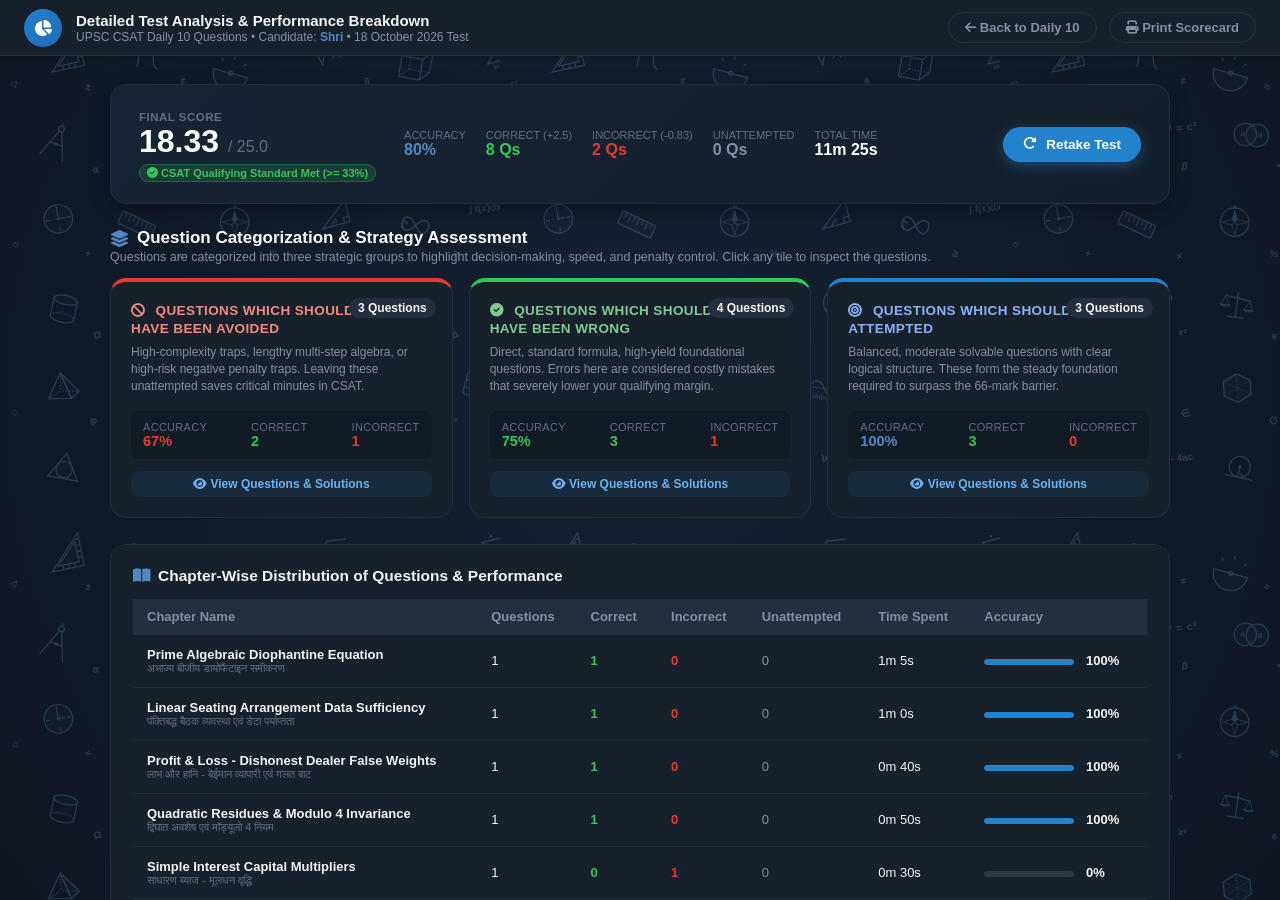
==== commit 41f30021: "feat: render mixed and simple mathematical fractions in quiz options and solutions" ====
--- a/analysis.html
+++ b/analysis.html
@@ -385,6 +385,18 @@
       if (optIdx !== -1) {
         str = str.substring(0, optIdx).trim();
       }
+
+      // Format mixed fractions first (e.g. "16 4/11", "8 16/23 %", "3 बजकर 16 4/11 मिनट")
+      str = str.replace(/(^|[^\d/])(\d+)\s+(\d{1,4})\s*\/\s*(\d{1,4})(?!\s*\/\s*\d)(?=[^\d/]|$)/g, (match, prefix, whole, num, den) => {
+        return `${prefix}<span class="csat-frac csat-mixed-frac" role="math" aria-label="${whole} and ${num} over ${den}"><span class="csat-whole">${whole}</span><span class="csat-fraction"><span class="csat-num">${num}</span><span class="csat-den">${den}</span></span></span>`;
+      });
+
+      // Format standalone fractions (e.g. "3/11", "11/2", "(60/11)", "180/11")
+      // Avoid matching dates (e.g. 15/08/1947), units (km/h, m/s, °/min), or HTML attributes
+      str = str.replace(/(^|[^\d/a-zA-Z°"'>])(\d{1,4})\s*\/\s*(\d{1,4})(?!\s*\/\s*\d)(?=[^\d/a-zA-Z°"'<]|$)/g, (match, prefix, num, den) => {
+        return `${prefix}<span class="csat-frac" role="math" aria-label="${num} over ${den}"><span class="csat-fraction"><span class="csat-num">${num}</span><span class="csat-den">${den}</span></span></span>`;
+      });
+
       str = str.replace(/([0-9a-zA-Z\)]+)\^([0-9a-zA-Z\+]+)/g, "$1<sup>$2</sup>");
       str = str.replace(/\n/g, "<br>");
       return str;
@@ -755,7 +767,7 @@
 
         <div class="tg-drill-solution">
           <strong><i class="fa-solid fa-graduation-cap"></i> Complete Traditional Explanation:</strong>
-          <div style="margin-top: 8px; white-space: pre-line; line-height: 1.6;">${q.explanationEn}</div>
+          <div style="margin-top: 8px; white-space: pre-line; line-height: 1.6;">${formatQuestionText(q.explanationEn)}</div>
         </div>
       `;
 
--- a/style.css
+++ b/style.css
@@ -1337,6 +1337,57 @@
   flex: 1;
 }
 
+/* ==========================================================================
+   Mathematical Fraction Typesetting (UPSC CSAT Mixed & Simple Fractions)
+   ========================================================================== */
+.csat-frac {
+  display: inline-flex;
+  align-items: center;
+  vertical-align: -0.22em;
+  font-family: inherit;
+  white-space: nowrap;
+  line-height: 1;
+  margin: 0 0.12em;
+}
+
+.csat-frac.csat-mixed-frac {
+  gap: 0.22em;
+}
+
+.csat-frac .csat-whole {
+  font-size: 1em;
+  font-weight: inherit;
+  line-height: 1;
+  display: inline-block;
+  vertical-align: middle;
+}
+
+.csat-frac .csat-fraction {
+  display: inline-flex;
+  flex-direction: column;
+  justify-content: center;
+  align-items: center;
+  vertical-align: middle;
+  text-align: center;
+  font-size: 0.74em;
+  line-height: 1;
+}
+
+.csat-frac .csat-num {
+  display: block;
+  font-weight: inherit;
+  line-height: 1.05;
+  padding: 0 0.18em 1px 0.18em;
+  border-bottom: 1.5px solid currentColor;
+}
+
+.csat-frac .csat-den {
+  display: block;
+  font-weight: inherit;
+  line-height: 1.05;
+  padding: 1px 0.18em 0 0.18em;
+}
+
 /* Quiz Controls Bottom */
 .tg-quiz-bottom-controls {
   display: flex;
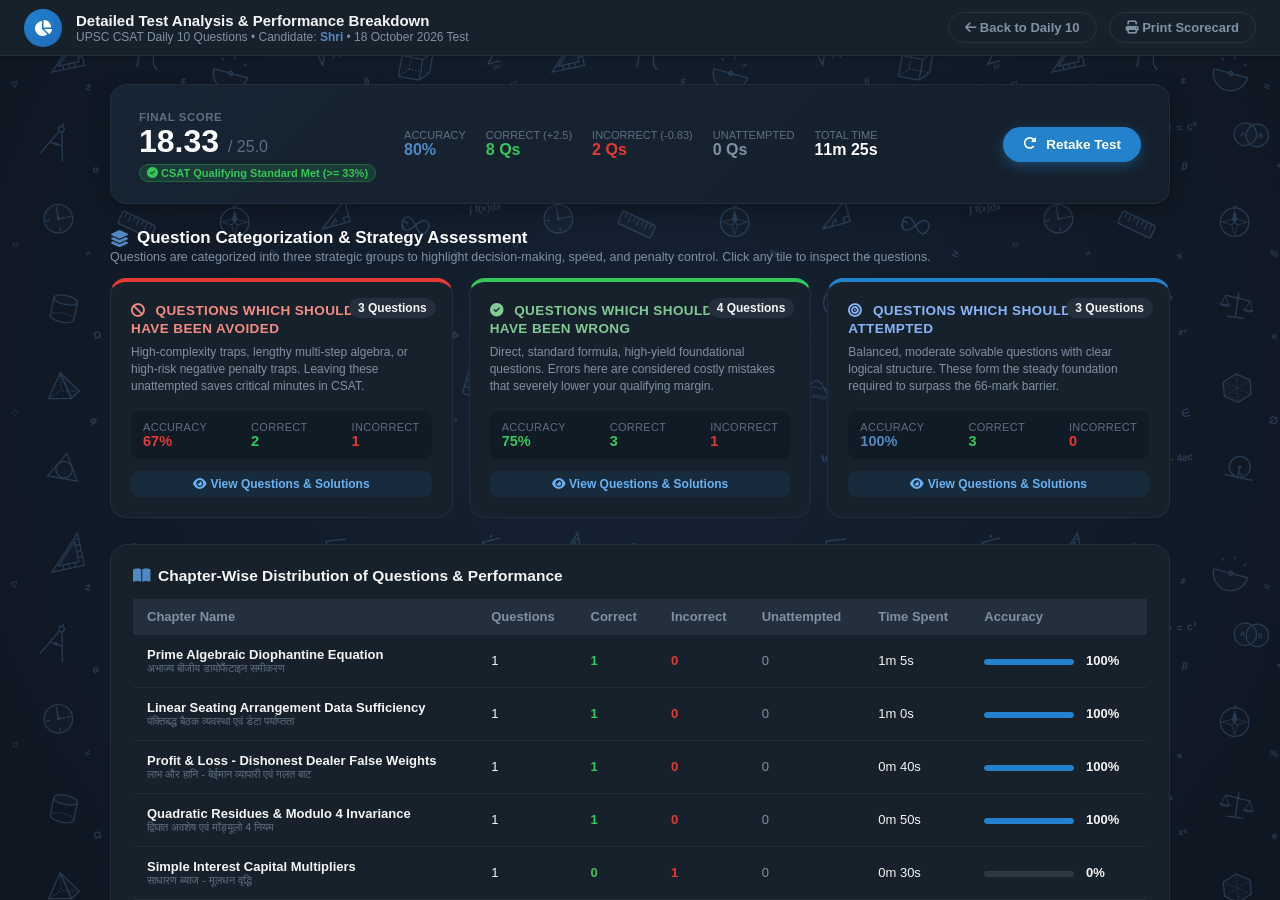
==== commit 8f6270cd: "feat: isolate daily tests by date, fix Supabase fallback query, and add 15th Oct dataset" ====
--- a/analysis.html
+++ b/analysis.html
@@ -329,12 +329,16 @@
         dateElem.textContent = (testDate === "2026-10-18" ? "18 October 2026 Test" : (testDate === "2026-10-17" ? "17 October 2026 Test" : (testDate === "2026-10-16" ? "16 October 2026 Test" : (testDate === "2026-10-15" ? "15 October 2026 Test" : `${testDate} Test`))));
       }
 
-      // 1. Retrieve Result Data from localStorage or generate realistic default
+      // 1. Retrieve Result Data from localStorage strictly for this testDate
       let resultData = null;
-      const rawStored = localStorage.getItem(CSAT_RESULT_KEY);
+      const rawStored = localStorage.getItem(`csat_test_result_${testDate}`) || localStorage.getItem(`csat_result_${testDate}`) || localStorage.getItem(CSAT_RESULT_KEY);
       if (rawStored) {
         try {
-          resultData = JSON.parse(rawStored);
+          const parsed = JSON.parse(rawStored);
+          const dSuffix = testDate.slice(-2);
+          if (parsed && (parsed.testDate === testDate || (parsed.testDate && parsed.testDate.includes(dSuffix)))) {
+            resultData = parsed;
+          }
         } catch (e) {
           console.error("Could not parse result", e);
         }
@@ -352,13 +356,14 @@
         }
       }
 
-      // If still no result (e.g. fresh review visit), populate realistic sample results
+      // If still no result (e.g. fresh review visit), populate realistic sample results for this specific date
       if (!resultData) {
         try {
           const liveQuestions = await CSAT_API.loadDailyQuestions(testDate);
-          resultData = generateSampleMockResult(liveQuestions);
+          resultData = generateSampleMockResult(liveQuestions, testDate);
         } catch (e) {
-          resultData = generateSampleMockResult(CSAT_QUESTIONS);
+          const fallbackQs = (typeof getCSATQuestions === 'function') ? getCSATQuestions(testDate) : CSAT_QUESTIONS;
+          resultData = generateSampleMockResult(fallbackQs, testDate);
         }
       }
 
@@ -402,11 +407,18 @@
       return str;
     }
 
-    function generateSampleMockResult(baseList = CSAT_QUESTIONS) {
+    function generateSampleMockResult(baseList, activeDateStr) {
+      const qList = (baseList && baseList.length > 0) ? baseList : (typeof getCSATQuestions === 'function' ? getCSATQuestions(activeDateStr) : CSAT_QUESTIONS);
+      const displayDateStr = (activeDateStr === "2026-10-18") ? "18 October 2026"
+        : (activeDateStr === "2026-10-17") ? "17 October 2026"
+        : (activeDateStr === "2026-10-16") ? "16 October 2026"
+        : (activeDateStr === "2026-10-15") ? "15 October 2026"
+        : `${activeDateStr || "17 October 2026"}`;
+
       // Realistic simulation: 8 correct, 2 incorrect, 80% accuracy, score = 20 - 1.66 = 18.33
       let correctCnt = 0;
       let incorrectCnt = 0;
-      const qResults = (baseList || CSAT_QUESTIONS).map(q => {
+      const qResults = qList.map(q => {
         // Let Q5 and Q9 be incorrect in default sample
         const isWrong = (q.id === 5 || q.id === 9);
         let chosen;
@@ -444,7 +456,7 @@
       const totalMarks = (correctCnt * 2.5) - (incorrectCnt * 0.833);
 
       return {
-        testDate: "16 October 2026",
+        testDate: displayDateStr,
         totalScore: totalMarks.toFixed(2),
         rawScore: totalMarks.toFixed(2),
         maxMarks: 25.0,
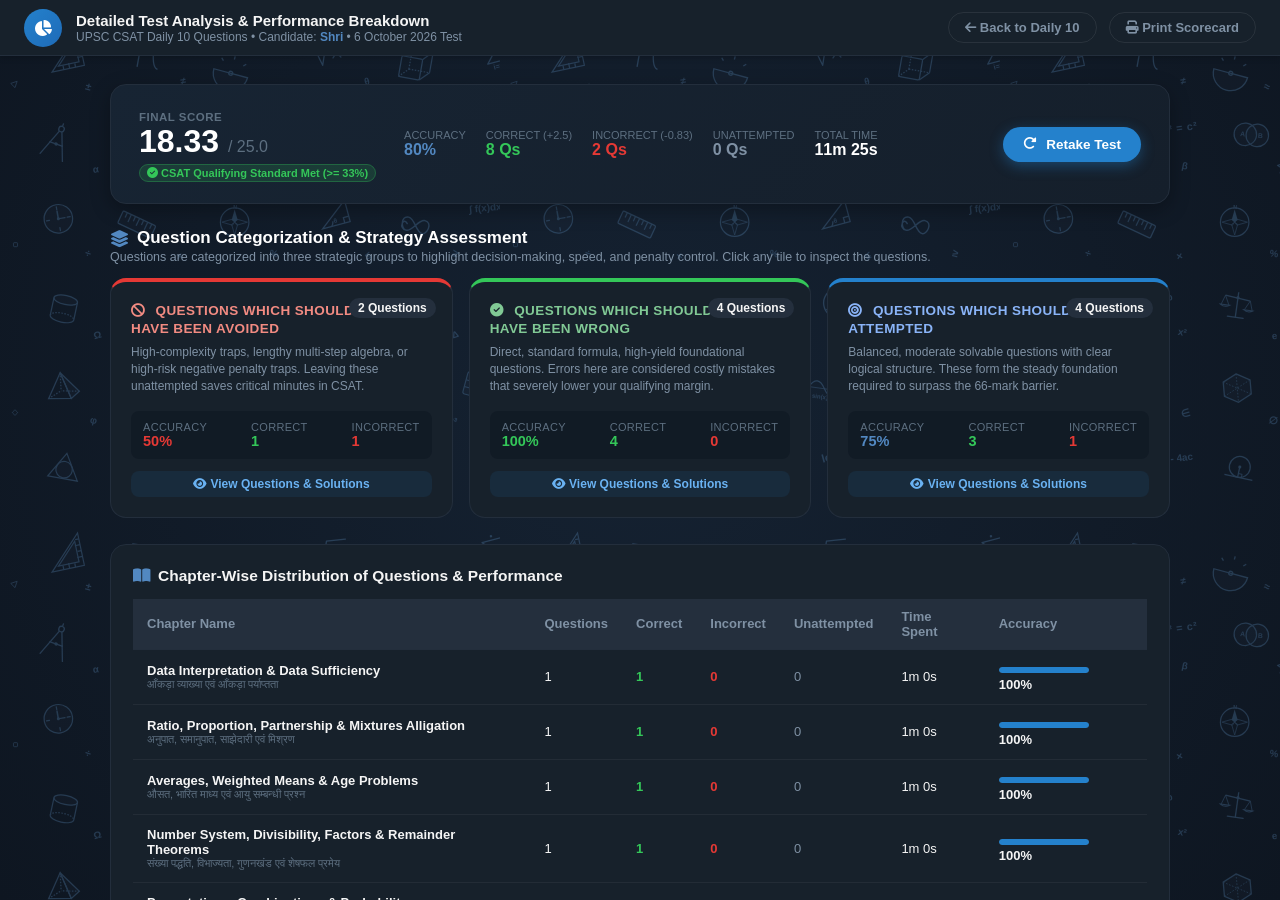
==== commit e22288e3: "feat: add automated daily tiles, 19th Oct mock test, and pull-down to refresh" ====
--- a/analysis.html
+++ b/analysis.html
@@ -319,14 +319,15 @@
   <script>
     document.addEventListener("DOMContentLoaded", async () => {
       const urlParams = new URLSearchParams(window.location.search);
-      const testDate = urlParams.get('date') || (typeof is18thOctUnlocked === 'function' && is18thOctUnlocked() ? '2026-10-18' : '2026-10-17');
+      const testDate = urlParams.get('date') || (typeof getTodayDateStr === 'function' ? getTodayDateStr() : '2026-10-19');
       const candidateName = localStorage.getItem("csat_candidate_name") || "Shri";
 
       const candElem = document.getElementById("analysis-candidate-name");
       if (candElem) candElem.textContent = candidateName;
       const dateElem = document.getElementById("analysis-date-label");
       if (dateElem) {
-        dateElem.textContent = (testDate === "2026-10-18" ? "18 October 2026 Test" : (testDate === "2026-10-17" ? "17 October 2026 Test" : (testDate === "2026-10-16" ? "16 October 2026 Test" : (testDate === "2026-10-15" ? "15 October 2026 Test" : `${testDate} Test`))));
+        const dayNum = parseInt(testDate.split('-')[2], 10) || 19;
+        dateElem.textContent = `${dayNum} October 2026 Test`;
       }
 
       // 1. Retrieve Result Data from localStorage strictly for this testDate
@@ -409,11 +410,8 @@
 
     function generateSampleMockResult(baseList, activeDateStr) {
       const qList = (baseList && baseList.length > 0) ? baseList : (typeof getCSATQuestions === 'function' ? getCSATQuestions(activeDateStr) : CSAT_QUESTIONS);
-      const displayDateStr = (activeDateStr === "2026-10-18") ? "18 October 2026"
-        : (activeDateStr === "2026-10-17") ? "17 October 2026"
-        : (activeDateStr === "2026-10-16") ? "16 October 2026"
-        : (activeDateStr === "2026-10-15") ? "15 October 2026"
-        : `${activeDateStr || "17 October 2026"}`;
+      const dayNum = parseInt(activeDateStr.split('-')[2], 10) || 19;
+      const displayDateStr = `${dayNum} October 2026`;
 
       // Realistic simulation: 8 correct, 2 incorrect, 80% accuracy, score = 20 - 1.66 = 18.33
       let correctCnt = 0;
--- a/style.css
+++ b/style.css
@@ -2308,3 +2308,71 @@
   font-size: 20px;
 }
 
+/* ==========================================================================
+   PULL-DOWN TO REFRESH COMPONENT (Telegram Native Aesthetic)
+   ========================================================================== */
+.tg-ptr-box {
+  position: fixed;
+  top: 18px;
+  left: 50%;
+  transform: translate(-50%, -80px);
+  z-index: 99999;
+  pointer-events: none;
+  opacity: 0;
+  transition: transform 0.22s cubic-bezier(0.18, 0.89, 0.32, 1.25), opacity 0.2s ease;
+  will-change: transform, opacity;
+}
+
+.tg-ptr-box.tg-ptr-pulling {
+  transition: none; /* instant tracking while dragging */
+}
+
+.tg-ptr-pill {
+  display: inline-flex;
+  align-items: center;
+  gap: 9px;
+  background: rgba(23, 33, 43, 0.94);
+  border: 1px solid rgba(36, 129, 204, 0.45);
+  box-shadow: 0 8px 26px rgba(0, 0, 0, 0.45), 0 0 16px rgba(36, 129, 204, 0.3);
+  backdrop-filter: blur(14px);
+  -webkit-backdrop-filter: blur(14px);
+  padding: 8px 18px;
+  border-radius: var(--tg-radius-pill, 30px);
+  color: var(--tg-blue-light, #52a7e7);
+  font-size: 13px;
+  font-weight: 600;
+  letter-spacing: 0.2px;
+}
+
+.tg-ptr-icon-wrap {
+  width: 22px;
+  height: 22px;
+  display: flex;
+  align-items: center;
+  justify-content: center;
+}
+
+.tg-ptr-icon {
+  font-size: 13px;
+  color: var(--tg-blue-light, #52a7e7);
+  transition: transform 0.18s ease;
+}
+
+.tg-ptr-text {
+  color: var(--tg-text-primary, #ffffff);
+  font-size: 12.5px;
+  font-weight: 500;
+}
+
+.tg-ptr-box.tg-ptr-refreshing .tg-ptr-icon {
+  animation: tgPtrSpin 0.75s linear infinite;
+  color: var(--tg-green, #4cd964);
+}
+
+@keyframes tgPtrSpin {
+  100% {
+    transform: rotate(360deg);
+  }
+}
+
+
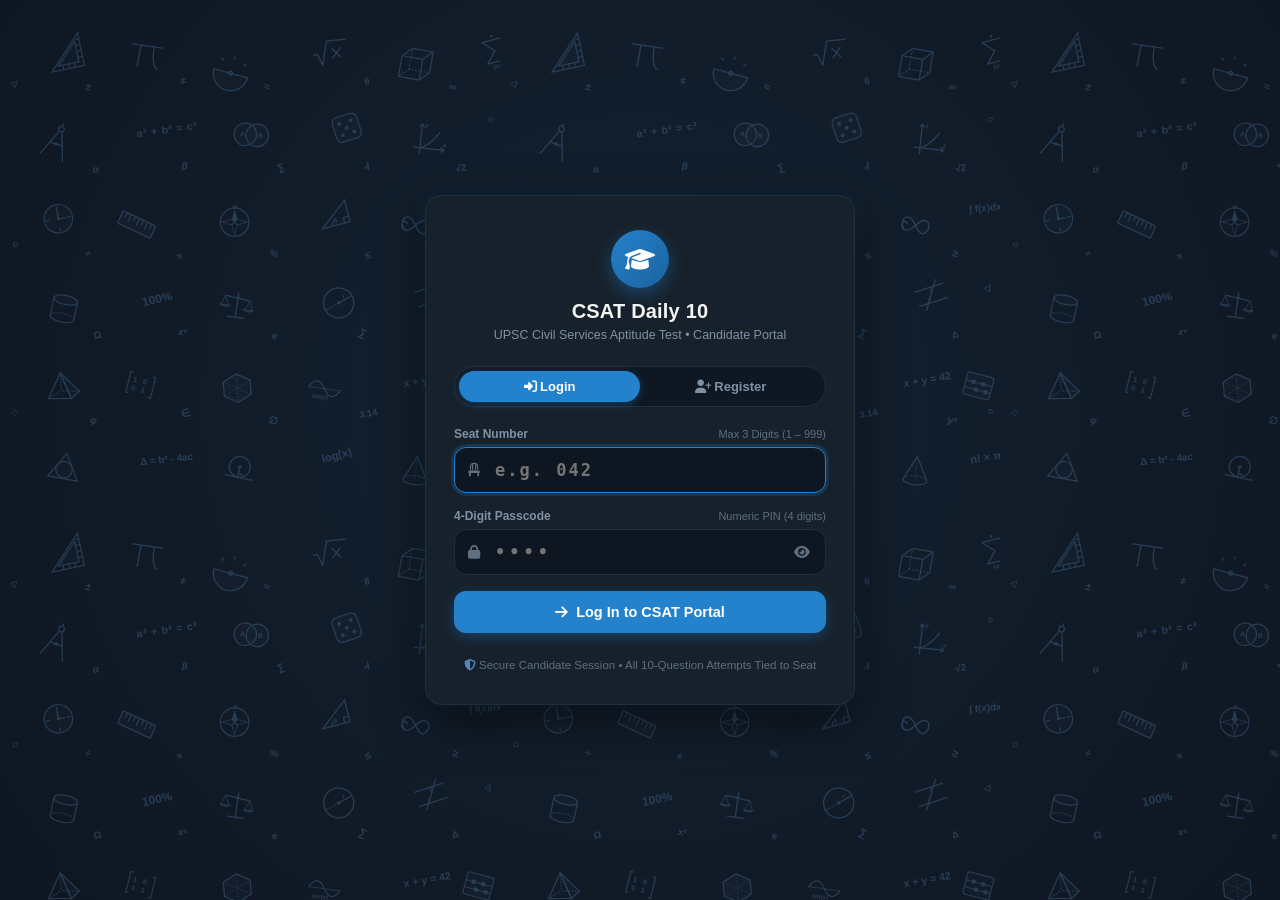
==== commit 9ec8f75c: "feat: add 3-digit seat number and 4-digit passcode candidate authentication with Supabase sync" ====
--- a/analysis.html
+++ b/analysis.html
@@ -318,12 +318,18 @@
   <script src="api.js"></script>
   <script>
     document.addEventListener("DOMContentLoaded", async () => {
+      // 0. Enforce Candidate Login
+      if (typeof CSAT_API !== 'undefined' && CSAT_API.requireAuth) {
+        if (!CSAT_API.requireAuth()) return;
+      }
+
       const urlParams = new URLSearchParams(window.location.search);
       const testDate = urlParams.get('date') || (typeof getTodayDateStr === 'function' ? getTodayDateStr() : '2026-10-19');
-      const candidateName = localStorage.getItem("csat_candidate_name") || "Shri";
+      const candidateName = (typeof CSAT_API !== 'undefined' && CSAT_API.getCandidateName) ? CSAT_API.getCandidateName() : (localStorage.getItem("csat_candidate_name") || "Candidate");
+      const seatNumber = (typeof CSAT_API !== 'undefined' && CSAT_API.getSeatNumber) ? CSAT_API.getSeatNumber() : (localStorage.getItem("csat_seat_number") || "001");
 
       const candElem = document.getElementById("analysis-candidate-name");
-      if (candElem) candElem.textContent = candidateName;
+      if (candElem) candElem.textContent = `${candidateName} (Seat #${seatNumber})`;
       const dateElem = document.getElementById("analysis-date-label");
       if (dateElem) {
         const dayNum = parseInt(testDate.split('-')[2], 10) || 19;
@@ -387,24 +393,85 @@
     function formatQuestionText(rawText) {
       if (!rawText) return "";
       let str = String(rawText);
+
+      // 1. Sanitize common UTF-8 double-encoding mojibake artifacts
+      str = str
+        .replace(/Â([²³¹°±×÷–—])/g, "$1")
+        .replace(/Â/g, "")
+        .replace(/â€¢/g, "•")
+        .replace(/â‰¤/g, "≤")
+        .replace(/â‰¥/g, "≥")
+        .replace(/â‰ /g, "≠")
+        .replace(/âŠ†/g, "⊆")
+        .replace(/âˆ©/g, "∩")
+        .replace(/âˆª/g, "∪")
+        .replace(/âˆ…/g, "∅")
+        .replace(/âŸ¹/g, "⇒")
+        .replace(/â‡’/g, "⇒")
+        .replace(/â†’/g, "→")
+        .replace(/â€“/g, "–")
+        .replace(/â€”/g, "—")
+        .replace(/â€˜/g, "‘")
+        .replace(/â€™/g, "’")
+        .replace(/â€œ/g, "“")
+        .replace(/â€ /g, "”")
+        .replace(/â€¦/g, "…");
+
+      // 2. Normalize Windows CRLF line endings to LF
+      str = str.replace(/\r\n/g, "\n").replace(/\r/g, "\n");
+
+      // 3. Strip trailing embedded option lists like \n(a) ... \n(b) ... if present in raw statement
       const optIdx = str.search(/\n\s*\(?[aA]\)[\s\S]*$/);
       if (optIdx !== -1) {
         str = str.substring(0, optIdx).trim();
       }
 
-      // Format mixed fractions first (e.g. "16 4/11", "8 16/23 %", "3 बजकर 16 4/11 मिनट")
+      // 4. Mathematical inequalities & symbol formatting
+      str = str.replace(/<=/g, "≤")
+               .replace(/>=/g, "≥")
+               .replace(/!=/g, "≠")
+               .replace(/<>/g, "≠")
+               .replace(/\+-/g, "±")
+               .replace(/==>/g, "⇒")
+               .replace(/<=>/g, "⇔")
+               .replace(/-->/g, "→");
+
+      // Standalone ASCII arrows between words/variables (e.g. 'A -> B' or 'A => B')
+      str = str.replace(/(\s)->(\s)/g, "$1→$2");
+      str = str.replace(/(\s)=>(\s)/g, "$1⇒$2");
+
+      // 5. Exponents / Powers formatting (Square & Power fix)
+      // Convert unicode superscripts (², ³, ¹) to styled <sup> elements
+      str = str.replace(/([0-9a-zA-Z\)])²/g, "$1<sup>2</sup>");
+      str = str.replace(/([0-9a-zA-Z\)])³/g, "$1<sup>3</sup>");
+      str = str.replace(/([0-9a-zA-Z\)])¹/g, "$1<sup>1</sup>");
+      // Convert caret notation like x^2, 17^2025, (A+B)^2, 2^(n-1) to <sup>
+      str = str.replace(/([0-9a-zA-Z\)]+)\^([0-9a-zA-Z\+\-]+)/g, "$1<sup>$2</sup>");
+
+      // 6. Format mixed fractions first (e.g. "16 4/11", "8 16/23 %", "3 बजकर 16 4/11 मिनट")
       str = str.replace(/(^|[^\d/])(\d+)\s+(\d{1,4})\s*\/\s*(\d{1,4})(?!\s*\/\s*\d)(?=[^\d/]|$)/g, (match, prefix, whole, num, den) => {
         return `${prefix}<span class="csat-frac csat-mixed-frac" role="math" aria-label="${whole} and ${num} over ${den}"><span class="csat-whole">${whole}</span><span class="csat-fraction"><span class="csat-num">${num}</span><span class="csat-den">${den}</span></span></span>`;
       });
 
-      // Format standalone fractions (e.g. "3/11", "11/2", "(60/11)", "180/11")
+      // 7. Format standalone fractions (e.g. "3/11", "11/2", "(60/11)", "180/11")
       // Avoid matching dates (e.g. 15/08/1947), units (km/h, m/s, °/min), or HTML attributes
       str = str.replace(/(^|[^\d/a-zA-Z°"'>])(\d{1,4})\s*\/\s*(\d{1,4})(?!\s*\/\s*\d)(?=[^\d/a-zA-Z°"'<]|$)/g, (match, prefix, num, den) => {
         return `${prefix}<span class="csat-frac" role="math" aria-label="${num} over ${den}"><span class="csat-fraction"><span class="csat-num">${num}</span><span class="csat-den">${den}</span></span></span>`;
       });
 
-      str = str.replace(/([0-9a-zA-Z\)]+)\^([0-9a-zA-Z\+]+)/g, "$1<sup>$2</sup>");
+      // 8. Vertical whitespace normalization & gap reduction
+      // Trim per-line trailing space
+      str = str.replace(/[ \t]+\n/g, "\n");
+      // Collapse 3 or more consecutive newlines down to max 2 (one blank line between paragraphs)
+      str = str.replace(/\n{3,}/g, "\n\n");
+      str = str.trim();
+
+      // Convert newlines to clean breaks
       str = str.replace(/\n/g, "<br>");
+
+      // Collapse stacked consecutive <br> tags
+      str = str.replace(/(<br\s*\/?>\s*){3,}/gi, "<br><br>");
+
       return str;
     }
 
@@ -740,7 +807,7 @@
 
             <div class="tg-drill-solution">
               <strong><i class="fa-solid fa-lightbulb"></i> Step-by-Step Explanation:</strong>
-              <div style="margin-top: 6px; white-space: pre-line;">${formatQuestionText(q.explanationEn)}</div>
+              <div style="margin-top: 6px; white-space: normal; line-height: 1.55;">${formatQuestionText(q.explanationEn)}</div>
             </div>
           </div>
         `;
@@ -777,7 +844,7 @@
 
         <div class="tg-drill-solution">
           <strong><i class="fa-solid fa-graduation-cap"></i> Complete Traditional Explanation:</strong>
-          <div style="margin-top: 8px; white-space: pre-line; line-height: 1.6;">${formatQuestionText(q.explanationEn)}</div>
+          <div style="margin-top: 8px; white-space: normal; line-height: 1.6;">${formatQuestionText(q.explanationEn)}</div>
         </div>
       `;
 
--- a/style.css
+++ b/style.css
@@ -1276,7 +1276,16 @@
   line-height: 1.6;
   color: #f0f4f8;
   margin-bottom: 24px;
-  white-space: pre-line;
+  white-space: normal;
+  word-break: break-word;
+}
+
+sup {
+  font-size: 0.75em;
+  vertical-align: baseline;
+  position: relative;
+  top: -0.45em;
+  line-height: 0;
 }
 
 /* Options */
@@ -2375,4 +2384,341 @@
   }
 }
 
-
+/* ==========================================================================
+   Candidate Authentication & Login Card (Telegram Theme)
+   ========================================================================== */
+.tg-auth-container {
+  position: relative;
+  width: 100vw;
+  min-height: 100vh;
+  display: flex;
+  align-items: center;
+  justify-content: center;
+  padding: 24px 16px;
+  z-index: 2;
+  overflow-y: auto;
+}
+
+.tg-auth-card {
+  width: 100%;
+  max-width: 430px;
+  background: var(--tg-panel-bg, #17212b);
+  border: 1px solid var(--tg-border, #242f3d);
+  border-radius: var(--tg-radius-lg, 16px);
+  box-shadow: 0 16px 48px rgba(0, 0, 0, 0.55), 0 0 20px rgba(36, 129, 204, 0.12);
+  padding: 34px 28px 30px;
+  backdrop-filter: blur(12px);
+  -webkit-backdrop-filter: blur(12px);
+  position: relative;
+  z-index: 10;
+  display: flex;
+  flex-direction: column;
+}
+
+.tg-auth-brand {
+  text-align: center;
+  margin-bottom: 22px;
+}
+
+.tg-auth-icon-wrap {
+  width: 58px;
+  height: 58px;
+  border-radius: 50%;
+  background: linear-gradient(135deg, #2481cc, #1b639e);
+  display: inline-flex;
+  align-items: center;
+  justify-content: center;
+  font-size: 24px;
+  color: #fff;
+  box-shadow: 0 6px 18px rgba(36, 129, 204, 0.4);
+  margin-bottom: 12px;
+}
+
+.tg-auth-title {
+  font-size: 20px;
+  font-weight: 700;
+  color: var(--tg-text-primary, #ffffff);
+  margin-bottom: 4px;
+  letter-spacing: 0.2px;
+}
+
+.tg-auth-subtitle {
+  font-size: 12.5px;
+  color: var(--tg-text-secondary, #7f91a4);
+  line-height: 1.4;
+}
+
+.tg-auth-tabs {
+  display: flex;
+  background: rgba(14, 22, 33, 0.85);
+  border: 1px solid var(--tg-border, #232e3c);
+  border-radius: var(--tg-radius-pill, 30px);
+  padding: 4px;
+  margin-bottom: 20px;
+}
+
+.tg-auth-tab {
+  flex: 1;
+  padding: 8px 12px;
+  border: none;
+  background: transparent;
+  color: var(--tg-text-secondary, #7f91a4);
+  font-size: 13px;
+  font-weight: 600;
+  border-radius: var(--tg-radius-pill, 24px);
+  cursor: pointer;
+  transition: all var(--tg-transition-fast, 0.18s ease);
+}
+
+.tg-auth-tab.active {
+  background: var(--tg-blue, #2481cc);
+  color: #ffffff;
+  box-shadow: 0 2px 8px rgba(36, 129, 204, 0.4);
+}
+
+.tg-auth-field {
+  margin-bottom: 16px;
+}
+
+.tg-auth-label {
+  display: flex;
+  justify-content: space-between;
+  align-items: center;
+  font-size: 12px;
+  font-weight: 600;
+  color: var(--tg-text-secondary, #7f91a4);
+  margin-bottom: 6px;
+}
+
+.tg-auth-label-hint {
+  font-size: 11px;
+  color: var(--tg-text-muted, #5d6f80);
+  font-weight: normal;
+}
+
+.tg-auth-input-box {
+  position: relative;
+  display: flex;
+  align-items: center;
+}
+
+.tg-auth-input-icon {
+  position: absolute;
+  left: 14px;
+  color: var(--tg-text-muted, #5d6f80);
+  font-size: 14px;
+  pointer-events: none;
+}
+
+.tg-auth-input {
+  width: 100%;
+  padding: 12px 14px 12px 40px;
+  background: #0e1621;
+  border: 1px solid var(--tg-border, #232e3c);
+  border-radius: var(--tg-radius-md, 12px);
+  color: var(--tg-text-primary, #ffffff);
+  font-size: 14px;
+  font-family: inherit;
+  outline: none;
+  transition: border-color var(--tg-transition-fast, 0.18s ease), box-shadow var(--tg-transition-fast, 0.18s ease);
+}
+
+.tg-auth-input:focus {
+  border-color: var(--tg-blue, #2481cc);
+  box-shadow: 0 0 0 3px rgba(36, 129, 204, 0.2);
+}
+
+.tg-auth-input-seat {
+  font-family: monospace, monospace;
+  font-size: 17px;
+  font-weight: 700;
+  letter-spacing: 2px;
+}
+
+.tg-auth-input-passcode {
+  font-family: monospace, monospace;
+  font-size: 17px;
+  font-weight: 700;
+  letter-spacing: 4px;
+}
+
+.tg-auth-pw-toggle {
+  position: absolute;
+  right: 12px;
+  background: none;
+  border: none;
+  color: var(--tg-text-muted, #5d6f80);
+  cursor: pointer;
+  padding: 4px;
+  font-size: 14px;
+}
+
+.tg-auth-pw-toggle:hover {
+  color: var(--tg-text-primary, #ffffff);
+}
+
+.tg-auth-alert {
+  display: none;
+  padding: 10px 14px;
+  border-radius: var(--tg-radius-md, 10px);
+  font-size: 12.5px;
+  line-height: 1.4;
+  margin-bottom: 16px;
+  align-items: center;
+  gap: 10px;
+}
+
+.tg-auth-alert.error {
+  display: flex;
+  background: rgba(229, 57, 53, 0.12);
+  border: 1px solid rgba(229, 57, 53, 0.35);
+  color: #ff6b68;
+}
+
+.tg-auth-alert.success {
+  display: flex;
+  background: rgba(52, 199, 89, 0.12);
+  border: 1px solid rgba(52, 199, 89, 0.35);
+  color: #4cd964;
+}
+
+.tg-auth-btn-submit {
+  width: 100%;
+  padding: 13px 20px;
+  background: var(--tg-blue, #2481cc);
+  color: #ffffff;
+  border: none;
+  border-radius: var(--tg-radius-md, 12px);
+  font-size: 14.5px;
+  font-weight: 600;
+  cursor: pointer;
+  display: flex;
+  align-items: center;
+  justify-content: center;
+  gap: 8px;
+  transition: all var(--tg-transition-fast, 0.18s ease);
+  box-shadow: 0 4px 14px rgba(36, 129, 204, 0.35);
+  margin-top: 6px;
+}
+
+.tg-auth-btn-submit:hover:not(:disabled) {
+  background: var(--tg-blue-hover, #2ba2f2);
+  transform: translateY(-1px);
+  box-shadow: 0 6px 18px rgba(36, 129, 204, 0.5);
+}
+
+.tg-auth-btn-submit:active:not(:disabled) {
+  transform: translateY(1px);
+}
+
+.tg-auth-btn-submit:disabled {
+  opacity: 0.65;
+  cursor: not-allowed;
+}
+
+.tg-auth-active-card {
+  background: rgba(36, 129, 204, 0.1);
+  border: 1px solid rgba(36, 129, 204, 0.35);
+  border-radius: var(--tg-radius-md, 12px);
+  padding: 14px 16px;
+  margin-bottom: 18px;
+  display: flex;
+  align-items: center;
+  gap: 12px;
+}
+
+.tg-auth-active-avatar {
+  width: 42px;
+  height: 42px;
+  border-radius: 50%;
+  background: var(--tg-blue, #2481cc);
+  color: #fff;
+  display: flex;
+  align-items: center;
+  justify-content: center;
+  font-size: 16px;
+  flex-shrink: 0;
+}
+
+.tg-auth-active-info {
+  flex: 1;
+}
+
+.tg-auth-active-name {
+  font-size: 14px;
+  font-weight: 700;
+  color: #ffffff;
+}
+
+.tg-auth-active-seat {
+  font-size: 11.5px;
+  color: var(--tg-blue-light, #5288c1);
+  font-weight: 600;
+}
+
+/* Header Candidate Badge in App Bar */
+.tg-candidate-badge {
+  display: inline-flex;
+  align-items: center;
+  gap: 8px;
+  background: var(--tg-surface, #242f3d);
+  border: 1px solid var(--tg-border-light, rgba(255, 255, 255, 0.08));
+  border-radius: var(--tg-radius-pill, 30px);
+  padding: 4px 10px 4px 6px;
+  color: var(--tg-text-primary, #ffffff);
+  font-size: 12px;
+  box-shadow: 0 2px 8px rgba(0,0,0,0.2);
+}
+
+.tg-candidate-badge-avatar {
+  width: 24px;
+  height: 24px;
+  border-radius: 50%;
+  background: var(--tg-blue, #2481cc);
+  color: #ffffff;
+  display: flex;
+  align-items: center;
+  justify-content: center;
+  font-size: 11px;
+}
+
+.tg-candidate-badge-text {
+  display: flex;
+  flex-direction: column;
+  line-height: 1.15;
+}
+
+.tg-candidate-badge-name {
+  font-weight: 600;
+  font-size: 12px;
+  color: #ffffff;
+  max-width: 100px;
+  white-space: nowrap;
+  overflow: hidden;
+  text-overflow: ellipsis;
+}
+
+.tg-candidate-badge-seat {
+  font-size: 10px;
+  color: var(--tg-blue-light, #5288c1);
+  font-weight: 700;
+  letter-spacing: 0.5px;
+}
+
+.tg-candidate-badge-logout {
+  background: none;
+  border: none;
+  color: var(--tg-text-muted, #5d6f80);
+  cursor: pointer;
+  padding: 2px 4px;
+  font-size: 12px;
+  border-radius: 4px;
+  transition: color var(--tg-transition-fast, 0.18s ease);
+}
+
+.tg-candidate-badge-logout:hover {
+  color: var(--tg-red, #e53935);
+}
+
+
+
